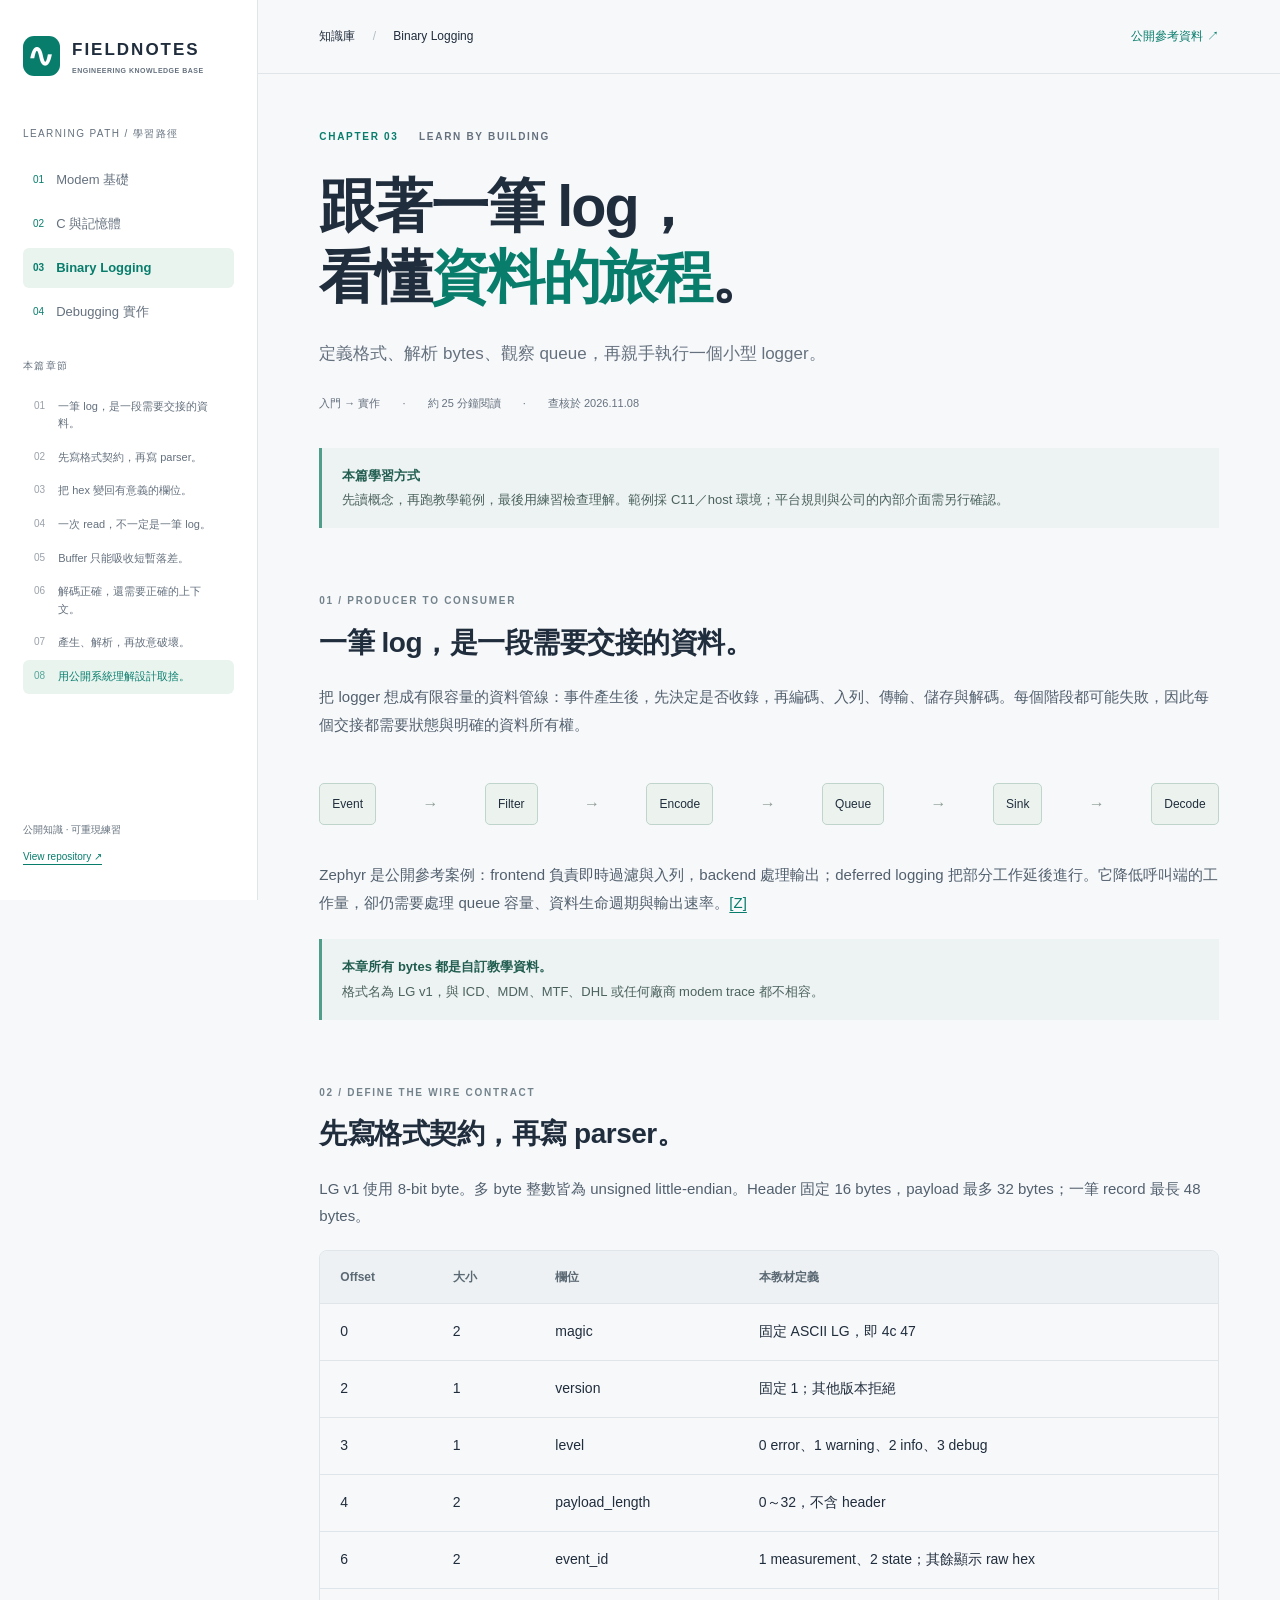
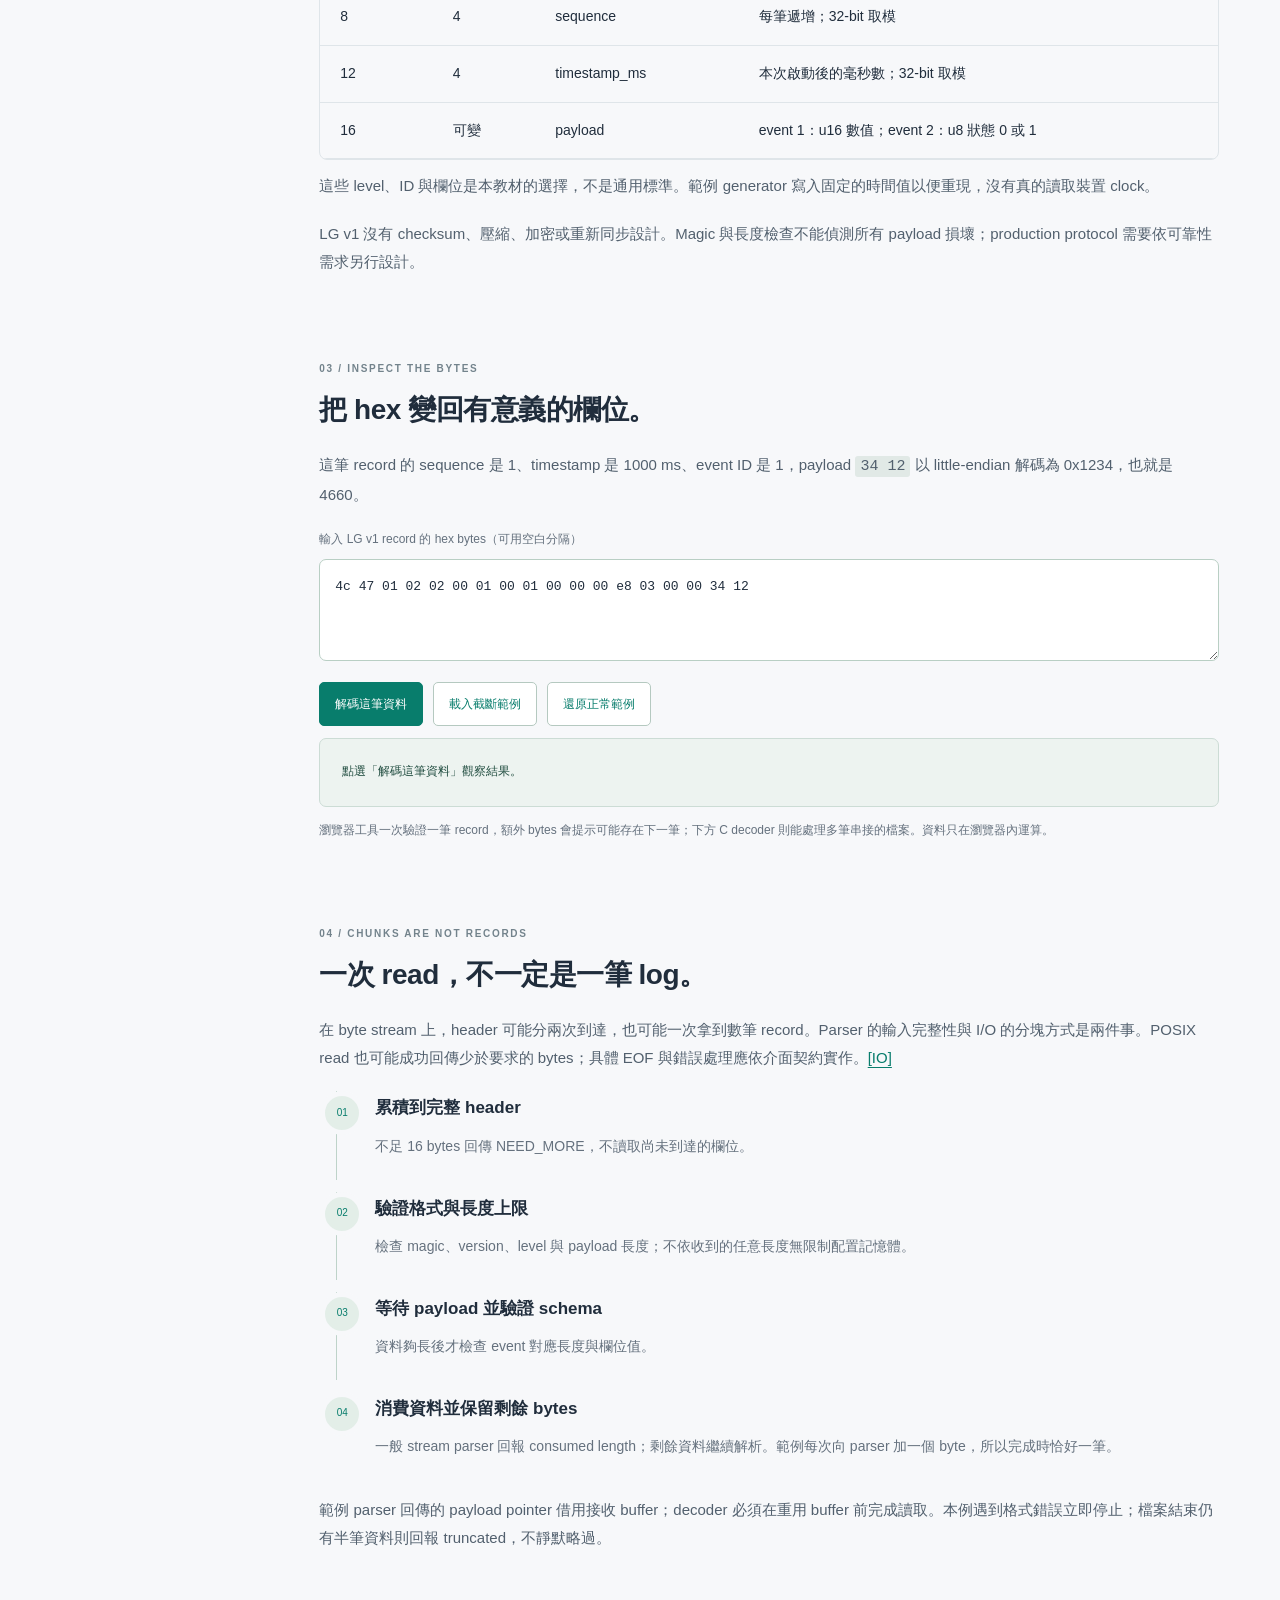
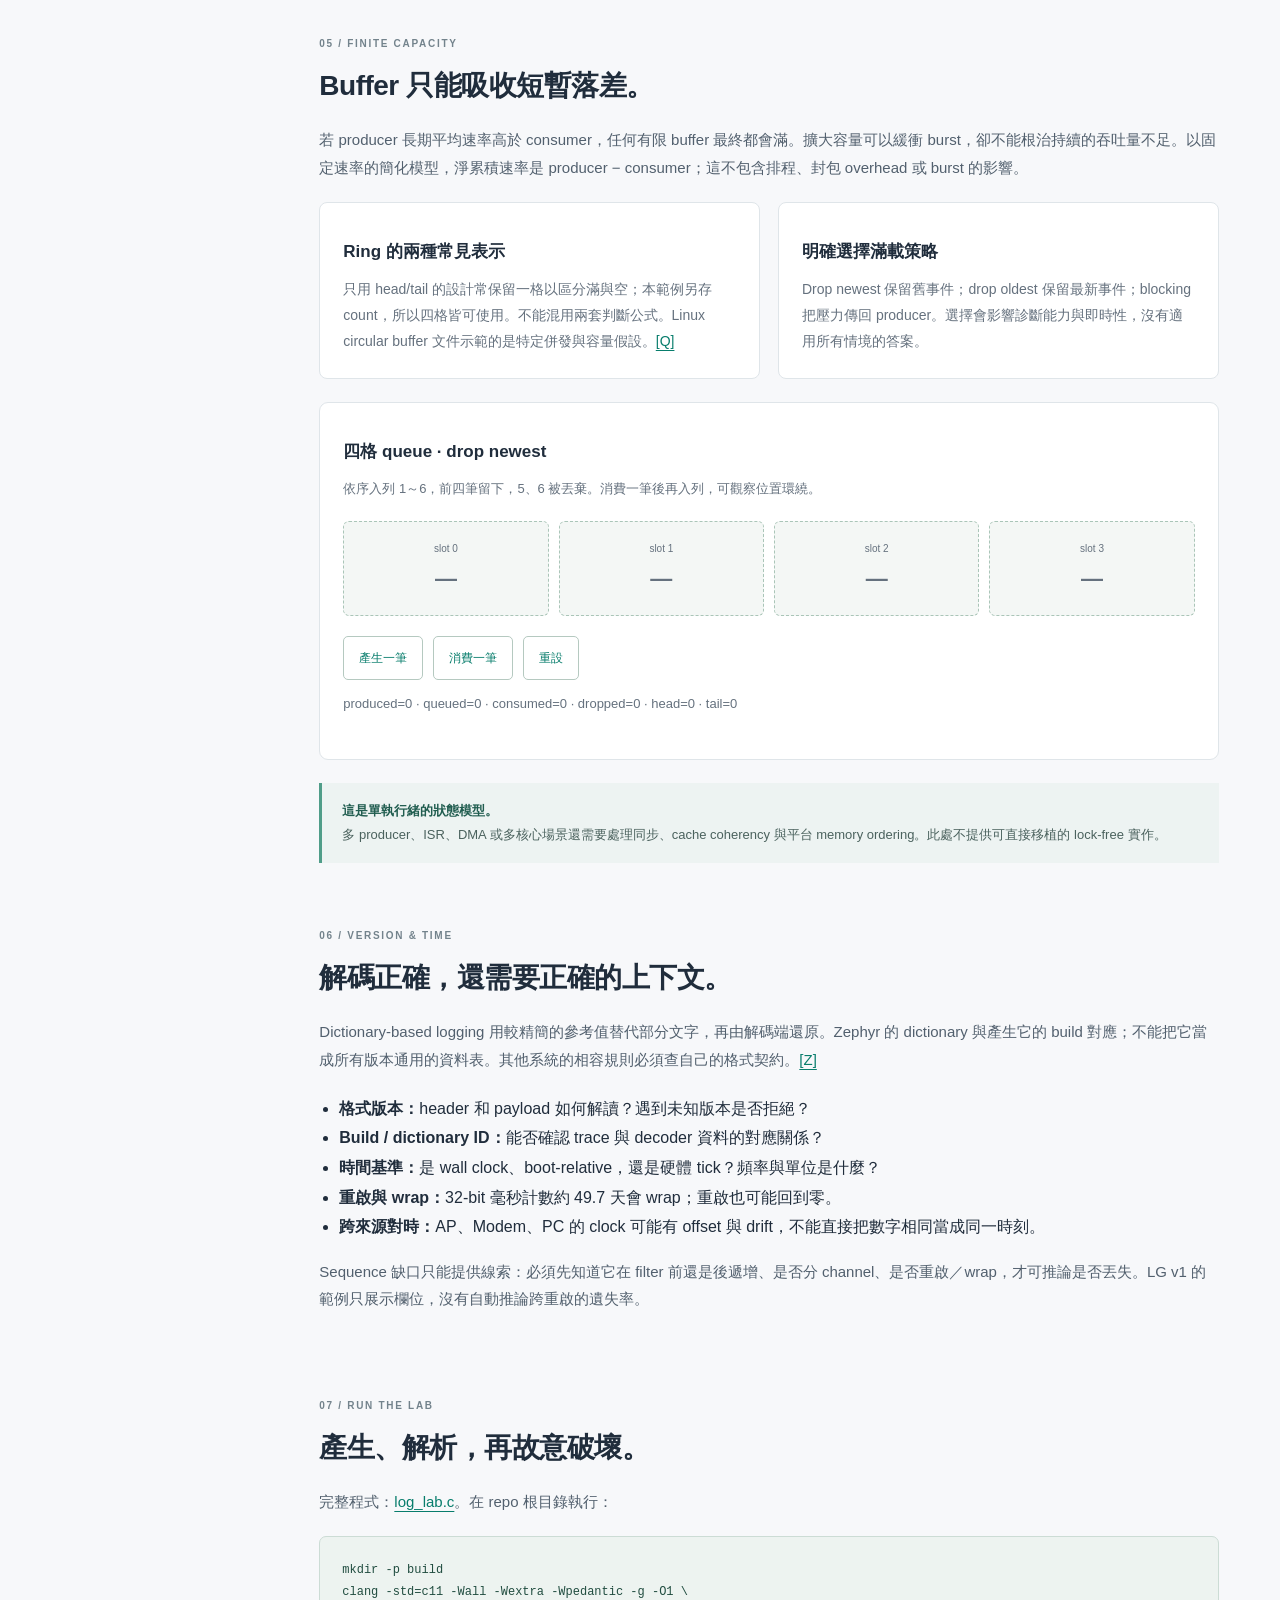
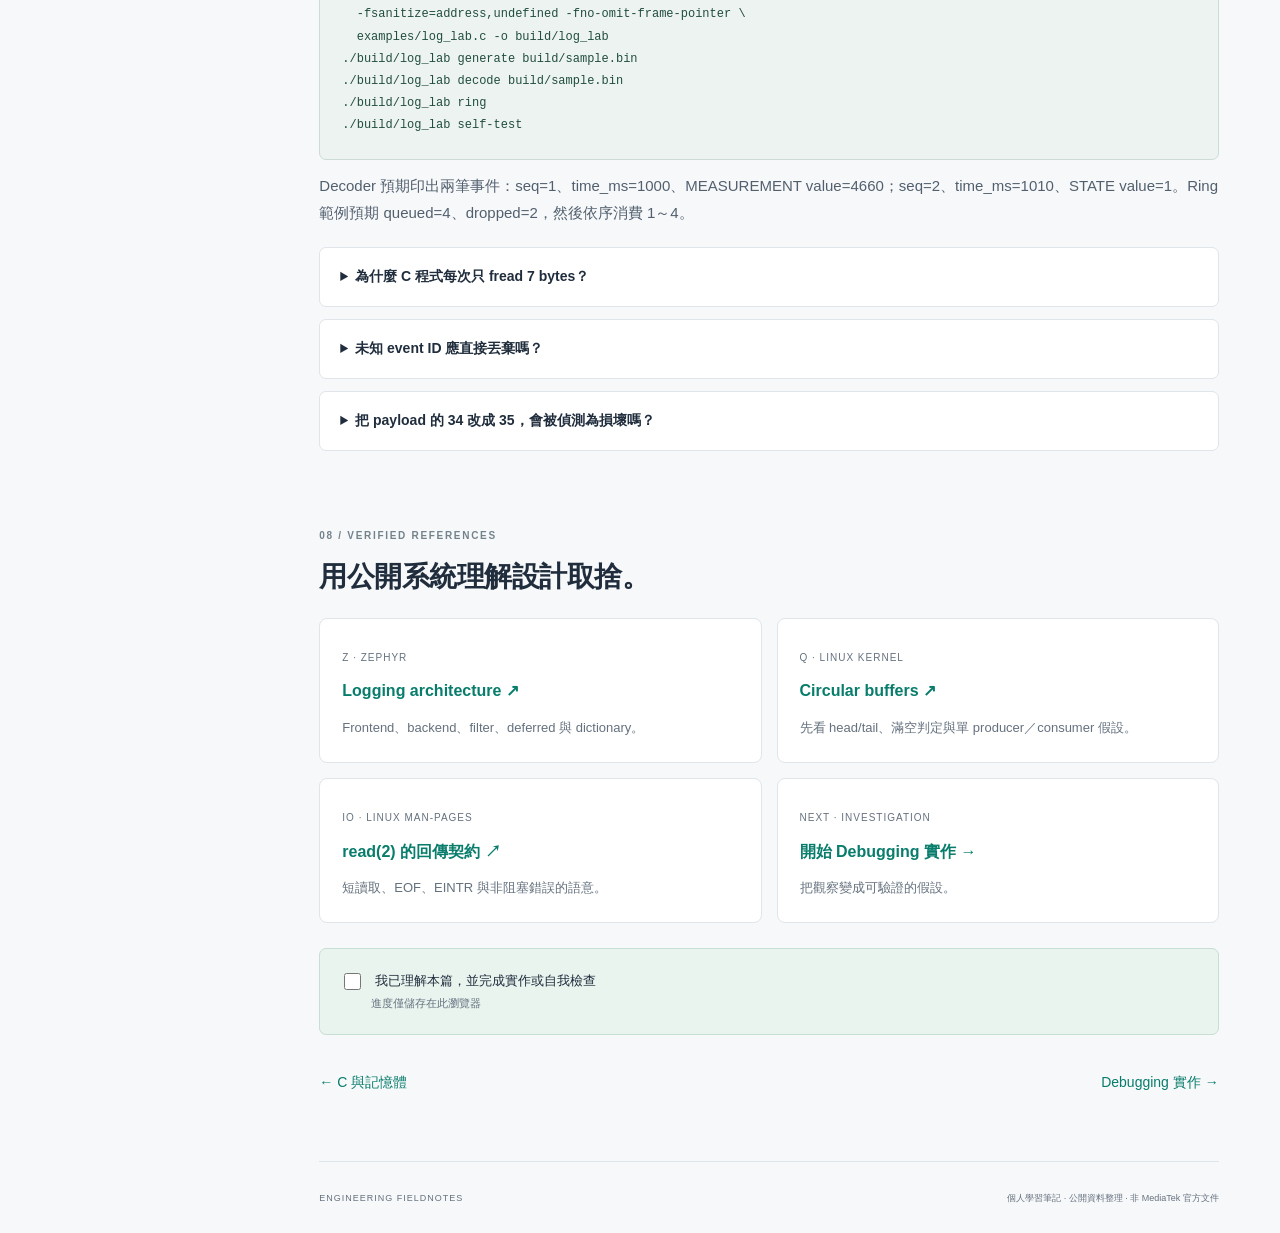
==== binary-logging.html @ d11c2abe "Build modem learning knowledge base with tested C labs and Pages deployment" ====
<!doctype html>
<html lang="zh-Hant"><head><meta charset="UTF-8"><meta name="viewport" content="width=device-width, initial-scale=1"><meta name="description" content="定義格式、解析 bytes、觀察 queue，再親手執行一個小型 logger。"><title>Binary Logging · Engineering Fieldnotes</title><link rel="stylesheet" href="assets/style.css"><link rel="icon" href="assets/favicon.svg" type="image/svg+xml"><script src="assets/app.js" defer></script><script src="assets/labs.js" defer></script></head>
<body data-chapter="binary-logging"><a class="skip" href="#main">跳到主要內容</a><aside class="sidebar"><a class="brand" href="index.html"><span class="brand-icon">∿</span><span>FIELDNOTES<small>ENGINEERING KNOWLEDGE BASE</small></span></a><div class="sidebar-label">LEARNING PATH / 學習路徑</div><div class="chapter-nav" aria-label="學習主題"><a href="index.html" class=""><span>01</span>Modem 基礎</a><a href="c-memory.html" class=""><span>02</span>C 與記憶體</a><a href="binary-logging.html" class="current" aria-current="page"><span>03</span>Binary Logging</a><a href="debugging.html" class=""><span>04</span>Debugging 實作</a></div><div class="sidebar-label toc-label">本篇章節</div><nav aria-label="文章章節"><a href="#pipeline"><span>01</span>一筆 log，是一段需要交接的資料。</a><a href="#format"><span>02</span>先寫格式契約，再寫 parser。</a><a href="#bytes"><span>03</span>把 hex 變回有意義的欄位。</a><a href="#stream"><span>04</span>一次 read，不一定是一筆 log。</a><a href="#buffer"><span>05</span>Buffer 只能吸收短暫落差。</a><a href="#version"><span>06</span>解碼正確，還需要正確的上下文。</a><a href="#practice"><span>07</span>產生、解析，再故意破壞。</a><a href="#resources"><span>08</span>用公開系統理解設計取捨。</a></nav><div class="sidebar-footer">公開知識 · 可重現練習<br><a href="https://github.com/peter0512lee/mediatek-career">View repository ↗</a></div></aside><div class="shell"><header class="topbar"><span>知識庫 <span class="slash">/</span> Binary Logging</span><a href="#resources">公開參考資料 ↗</a></header><main id="main"><div class="eyebrow">CHAPTER 03 <span>LEARN BY BUILDING</span></div><h1>跟著一筆 log，<br>看懂<em>資料的旅程</em>。</h1><p class="lead">定義格式、解析 bytes、觀察 queue，再親手執行一個小型 logger。</p><div class="meta"><span>入門 → 實作</span><span>約 25 分鐘閱讀</span><span>查核於 2026.11.08</span></div><div class="note"><strong>本篇學習方式</strong>先讀概念，再跑教學範例，最後用練習檢查理解。範例採 C11／host 環境；平台規則與公司的內部介面需另行確認。</div><section id="pipeline"><div class="section-kicker">01 / PRODUCER TO CONSUMER</div><h2>一筆 log，是一段需要交接的資料。</h2><p>把 logger 想成有限容量的資料管線：事件產生後，先決定是否收錄，再編碼、入列、傳輸、儲存與解碼。每個階段都可能失敗，因此每個交接都需要狀態與明確的資料所有權。</p><div class="log-flow"><span>Event</span><i>→</i><span>Filter</span><i>→</i><span>Encode</span><i>→</i><span>Queue</span><i>→</i><span>Sink</span><i>→</i><span>Decode</span></div><p>Zephyr 是公開參考案例：frontend 負責即時過濾與入列，backend 處理輸出；deferred logging 把部分工作延後進行。它降低呼叫端的工作量，卻仍需要處理 queue 容量、資料生命週期與輸出速率。<a href="#ref-zephyr">[Z]</a></p><div class="note"><strong>本章所有 bytes 都是自訂教學資料。</strong>格式名為 LG v1，與 ICD、MDM、MTF、DHL 或任何廠商 modem trace 都不相容。</div></section>
<section id="format"><div class="section-kicker">02 / DEFINE THE WIRE CONTRACT</div><h2>先寫格式契約，再寫 parser。</h2><p>LG v1 使用 8-bit byte。多 byte 整數皆為 unsigned little-endian。Header 固定 16 bytes，payload 最多 32 bytes；一筆 record 最長 48 bytes。</p><div class="table-wrap"><table><thead><tr><th>Offset</th><th>大小</th><th>欄位</th><th>本教材定義</th></tr></thead><tbody><tr><td>0</td><td>2</td><td>magic</td><td>固定 ASCII LG，即 4c 47</td></tr><tr><td>2</td><td>1</td><td>version</td><td>固定 1；其他版本拒絕</td></tr><tr><td>3</td><td>1</td><td>level</td><td>0 error、1 warning、2 info、3 debug</td></tr><tr><td>4</td><td>2</td><td>payload_length</td><td>0～32，不含 header</td></tr><tr><td>6</td><td>2</td><td>event_id</td><td>1 measurement、2 state；其餘顯示 raw hex</td></tr><tr><td>8</td><td>4</td><td>sequence</td><td>每筆遞增；32-bit 取模</td></tr><tr><td>12</td><td>4</td><td>timestamp_ms</td><td>本次啟動後的毫秒數；32-bit 取模</td></tr><tr><td>16</td><td>可變</td><td>payload</td><td>event 1：u16 數值；event 2：u8 狀態 0 或 1</td></tr></tbody></table></div><p>這些 level、ID 與欄位是本教材的選擇，不是通用標準。範例 generator 寫入固定的時間值以便重現，沒有真的讀取裝置 clock。</p><p>LG v1 沒有 checksum、壓縮、加密或重新同步設計。Magic 與長度檢查不能偵測所有 payload 損壞；production protocol 需要依可靠性需求另行設計。</p></section>
<section id="bytes"><div class="section-kicker">03 / INSPECT THE BYTES</div><h2>把 hex 變回有意義的欄位。</h2><p>這筆 record 的 sequence 是 1、timestamp 是 1000 ms、event ID 是 1，payload <code>34 12</code> 以 little-endian 解碼為 0x1234，也就是 4660。</p><label for="hex-input" class="search-label">輸入 LG v1 record 的 hex bytes（可用空白分隔）</label><textarea id="hex-input" rows="3" spellcheck="false">4c 47 01 02 02 00 01 00 01 00 00 00 e8 03 00 00 34 12</textarea><div class="lab-actions"><button id="decode-hex" class="primary" type="button">解碼這筆資料</button><button id="truncate-hex" class="secondary" type="button">載入截斷範例</button><button id="reset-hex" class="secondary" type="button">還原正常範例</button></div><pre id="hex-result" aria-live="polite">點選「解碼這筆資料」觀察結果。</pre><p class="caption">瀏覽器工具一次驗證一筆 record，額外 bytes 會提示可能存在下一筆；下方 C decoder 則能處理多筆串接的檔案。資料只在瀏覽器內運算。</p></section>
<section id="stream"><div class="section-kicker">04 / CHUNKS ARE NOT RECORDS</div><h2>一次 read，不一定是一筆 log。</h2><p>在 byte stream 上，header 可能分兩次到達，也可能一次拿到數筆 record。Parser 的輸入完整性與 I/O 的分塊方式是兩件事。POSIX read 也可能成功回傳少於要求的 bytes；具體 EOF 與錯誤處理應依介面契約實作。<a href="#ref-read">[IO]</a></p><ol class="timeline"><li><h3>累積到完整 header</h3><p>不足 16 bytes 回傳 NEED_MORE，不讀取尚未到達的欄位。</p></li><li><h3>驗證格式與長度上限</h3><p>檢查 magic、version、level 與 payload 長度；不依收到的任意長度無限制配置記憶體。</p></li><li><h3>等待 payload 並驗證 schema</h3><p>資料夠長後才檢查 event 對應長度與欄位值。</p></li><li><h3>消費資料並保留剩餘 bytes</h3><p>一般 stream parser 回報 consumed length；剩餘資料繼續解析。範例每次向 parser 加一個 byte，所以完成時恰好一筆。</p></li></ol><p>範例 parser 回傳的 payload pointer 借用接收 buffer；decoder 必須在重用 buffer 前完成讀取。本例遇到格式錯誤立即停止；檔案結束仍有半筆資料則回報 truncated，不靜默略過。</p></section>
<section id="buffer"><div class="section-kicker">05 / FINITE CAPACITY</div><h2>Buffer 只能吸收短暫落差。</h2><p>若 producer 長期平均速率高於 consumer，任何有限 buffer 最終都會滿。擴大容量可以緩衝 burst，卻不能根治持續的吞吐量不足。以固定速率的簡化模型，淨累積速率是 producer − consumer；這不包含排程、封包 overhead 或 burst 的影響。</p><div class="two-col"><article class="card"><h3>Ring 的兩種常見表示</h3><p>只用 head/tail 的設計常保留一格以區分滿與空；本範例另存 count，所以四格皆可使用。不能混用兩套判斷公式。Linux circular buffer 文件示範的是特定併發與容量假設。<a href="#ref-ring">[Q]</a></p></article><article class="card"><h3>明確選擇滿載策略</h3><p>Drop newest 保留舊事件；drop oldest 保留最新事件；blocking 把壓力傳回 producer。選擇會影響診斷能力與即時性，沒有適用所有情境的答案。</p></article></div><div class="queue-lab"><h3>四格 queue · drop newest</h3><p>依序入列 1～6，前四筆留下，5、6 被丟棄。消費一筆後再入列，可觀察位置環繞。</p><div id="queue-slots" class="queue-slots" aria-label="四格緩衝區"></div><div class="lab-actions"><button id="queue-push" class="secondary">產生一筆</button><button id="queue-pop" class="secondary">消費一筆</button><button id="queue-reset" class="secondary">重設</button></div><p id="queue-status" role="status"></p></div><div class="note"><strong>這是單執行緒的狀態模型。</strong>多 producer、ISR、DMA 或多核心場景還需要處理同步、cache coherency 與平台 memory ordering。此處不提供可直接移植的 lock-free 實作。</div></section>
<section id="version"><div class="section-kicker">06 / VERSION & TIME</div><h2>解碼正確，還需要正確的上下文。</h2><p>Dictionary-based logging 用較精簡的參考值替代部分文字，再由解碼端還原。Zephyr 的 dictionary 與產生它的 build 對應；不能把它當成所有版本通用的資料表。其他系統的相容規則必須查自己的格式契約。<a href="#ref-zephyr">[Z]</a></p><ul><li><strong>格式版本：</strong>header 和 payload 如何解讀？遇到未知版本是否拒絕？</li><li><strong>Build / dictionary ID：</strong>能否確認 trace 與 decoder 資料的對應關係？</li><li><strong>時間基準：</strong>是 wall clock、boot-relative，還是硬體 tick？頻率與單位是什麼？</li><li><strong>重啟與 wrap：</strong>32-bit 毫秒計數約 49.7 天會 wrap；重啟也可能回到零。</li><li><strong>跨來源對時：</strong>AP、Modem、PC 的 clock 可能有 offset 與 drift，不能直接把數字相同當成同一時刻。</li></ul><p>Sequence 缺口只能提供線索：必須先知道它在 filter 前還是後遞增、是否分 channel、是否重啟／wrap，才可推論是否丟失。LG v1 的範例只展示欄位，沒有自動推論跨重啟的遺失率。</p></section>
<section id="practice"><div class="section-kicker">07 / RUN THE LAB</div><h2>產生、解析，再故意破壞。</h2><p>完整程式：<a href="examples/log_lab.c" download>log_lab.c</a>。在 repo 根目錄執行：</p><pre><code>mkdir -p build
clang -std=c11 -Wall -Wextra -Wpedantic -g -O1 \
  -fsanitize=address,undefined -fno-omit-frame-pointer \
  examples/log_lab.c -o build/log_lab
./build/log_lab generate build/sample.bin
./build/log_lab decode build/sample.bin
./build/log_lab ring
./build/log_lab self-test</code></pre><p>Decoder 預期印出兩筆事件：seq=1、time_ms=1000、MEASUREMENT value=4660；seq=2、time_ms=1010、STATE value=1。Ring 範例預期 queued=4、dropped=2，然後依序消費 1～4。</p><details><summary>為什麼 C 程式每次只 fread 7 bytes？</summary><p>故意讓 header 與 payload 跨越讀取邊界，證明 parser 不依賴一次 read 恰好一筆。實際 transport chunk 大小不必是 7。</p></details><details><summary>未知 event ID 應直接丟棄嗎？</summary><p>這個教學格式選擇輸出 raw hex，保留診斷線索；但未知格式版本直接拒絕。其他系統要依前向相容契約決定。</p></details><details><summary>把 payload 的 34 改成 35，會被偵測為損壞嗎？</summary><p>不會。它仍是合法 u16 值 4661。LG v1 沒有完整性檢查，這正是格式驗證與資料完整性驗證的差別。</p></details></section>
<section id="resources"><div class="section-kicker">08 / VERIFIED REFERENCES</div><h2>用公開系統理解設計取捨。</h2><div class="resources"><a id="ref-zephyr" href="https://docs.zephyrproject.org/latest/services/logging/index.html"><span>Z · ZEPHYR</span><h3>Logging architecture ↗</h3><p>Frontend、backend、filter、deferred 與 dictionary。</p></a><a id="ref-ring" href="https://docs.kernel.org/core-api/circular-buffers.html"><span>Q · LINUX KERNEL</span><h3>Circular buffers ↗</h3><p>先看 head/tail、滿空判定與單 producer／consumer 假設。</p></a><a id="ref-read" href="https://man7.org/linux/man-pages/man2/read.2.html"><span>IO · LINUX MAN-PAGES</span><h3>read(2) 的回傳契約 ↗</h3><p>短讀取、EOF、EINTR 與非阻塞錯誤的語意。</p></a><a href="debugging.html"><span>NEXT · INVESTIGATION</span><h3>開始 Debugging 實作 →</h3><p>把觀察變成可驗證的假設。</p></a></div></section>
<div class="completion"><label><input type="checkbox" id="completed"> 我已理解本篇，並完成實作或自我檢查</label><span id="completion-status" role="status"></span></div><div class="page-links"><a href="c-memory.html">← C 與記憶體</a><a href="debugging.html">Debugging 實作 →</a></div><footer>ENGINEERING FIELDNOTES <span>個人學習筆記 · 公開資料整理 · 非 MediaTek 官方文件</span></footer></main></div></body></html>
---- assets/style.css ----
:root{--bg:#f7f8fa;--ink:#202d3c;--muted:#65717e;--line:#dfe5e9;--green:#087d6c;--light:#e9f4ef;--sidebar:258px}*{box-sizing:border-box}html{scroll-behavior:smooth;scroll-padding-top:30px}body{margin:0;background:var(--bg);color:var(--ink);font:16px/1.85 -apple-system,BlinkMacSystemFont,"Segoe UI","Noto Sans TC",sans-serif}a{color:var(--green);text-underline-offset:4px}button,input{font:inherit}button,a,input,summary{outline-offset:5px}button{cursor:pointer}.skip{position:fixed;top:-80px;background:white;padding:10px;z-index:10}.skip:focus{top:0}.sidebar{position:fixed;inset:0 auto 0 0;width:var(--sidebar);background:#fff;border-right:1px solid var(--line);padding:34px 23px;display:flex;flex-direction:column;overflow:auto}.brand{display:flex;gap:12px;align-items:center;color:var(--ink);text-decoration:none;font-size:17px;font-weight:750;letter-spacing:2px}.brand small{display:block;font-size:8px;letter-spacing:1.1px;color:var(--muted)}.brand-icon{display:grid;place-items:center;width:37px;height:40px;background:var(--green);color:white;border-radius:11px;font-size:32px}.sidebar-label{font-size:10px;letter-spacing:1.4px;color:var(--muted);margin:47px 0 16px}.course{font-weight:650;font-size:14px;display:flex;align-items:center;gap:9px}.dot{width:7px;height:7px;background:var(--green);border-radius:50%}.badge{margin-left:auto;color:var(--green);background:var(--light);padding:0 7px;border-radius:4px;font-size:11px}nav{margin:18px 0 25px}nav a{display:flex;gap:13px;font-size:13px;color:var(--muted);padding:8px 11px;text-decoration:none;border-radius:6px}nav a span{font-size:10px;opacity:.65}nav a.active,nav a:hover{color:var(--green);background:var(--light)}.up-next{border-top:1px solid var(--line);padding-top:23px;font-size:12px;color:var(--muted)}.up-next>span{font-size:10px;letter-spacing:1px}.up-next p{display:flex;justify-content:space-between;margin:12px 0}.up-next small{font-size:10px;color:#78838c}.sidebar-footer{margin-top:auto;padding-top:35px;font-size:10px;color:var(--muted)}.sidebar-footer a{display:inline-block;margin-top:8px}.shell{margin-left:var(--sidebar)}.topbar{height:74px;border-bottom:1px solid var(--line);display:flex;align-items:center;justify-content:space-between;padding:0 6%;font-size:12px}.topbar>a{text-decoration:none}.slash{margin:0 14px;color:#b4bdc4}main{max-width:1120px;margin:auto;padding:54px 6% 0}.eyebrow,.tiny,.section-kicker{font-size:10px;font-weight:650;letter-spacing:1.7px;color:var(--green)}.eyebrow span{color:var(--muted);margin-left:16px}h1{font-size:clamp(38px,4.5vw,64px);line-height:1.25;letter-spacing:-2px;font-weight:730;margin:24px 0}h1 em{font-style:normal;color:var(--green)}.lead{font-size:17px;line-height:1.9;color:var(--muted)}.meta{display:flex;gap:22px;font-size:11px;color:var(--muted);margin:22px 0 35px}.meta span+span:before{content:'·';margin-right:22px}.intro-grid{display:grid;grid-template-columns:1.2fr 1fr;border:1px solid #d3e5dd;border-radius:12px;background:#edf4ef;overflow:hidden}.intro-grid>div:first-child{padding:30px}.intro-grid h2{font-size:23px;margin:9px 0}.intro-grid p{font-size:13px;color:#53685e}.primary{display:inline-flex;gap:30px;margin-top:12px;background:var(--green);color:#fff;padding:10px 15px;border-radius:5px;text-decoration:none;font-size:12px}.signal-art{position:relative;display:grid;place-items:center;min-height:270px;overflow:hidden;background:radial-gradient(circle,#d3e8dc,transparent 70%)}.orbit{position:absolute;border:1px solid #9fc7b7;border-radius:50%;width:150px;height:150px;transform:rotate(-25deg) scaleX(1.1)}.o2{width:230px;height:230px;opacity:.65}.o3{width:320px;height:320px;opacity:.4}.chip{z-index:1;padding:28px 24px;border:1px solid #84ad9b;background:#f1f8f2;box-shadow:9px 9px 0 #bdd5c8;border-radius:12px;font-size:21px;letter-spacing:3px;color:#23624d}.chip small{display:block;font-size:6px;letter-spacing:1.4px}.art-label{position:absolute;font-size:8px;letter-spacing:1.3px;background:#edf4ef;padding:2px 7px;color:#4d7864}.al1{top:34px;left:10px}.al2{bottom:28px;right:10px}section{padding-top:64px}h2{font-size:28px;line-height:1.45;letter-spacing:-.5px;margin:12px 0 20px}h3{font-size:17px;line-height:1.6;margin:12px 0}p{margin:12px 0 20px}section>p{color:#52606e;font-size:15px}.section-kicker{color:#73838c}table{width:100%;border-collapse:collapse;font-size:14px}th{text-align:left;background:#edf1f3;font-size:12px;color:#5b6974}td,th{padding:15px 20px;border-bottom:1px solid var(--line)}.table-wrap{overflow:auto;border:1px solid var(--line);border-radius:8px}.note{background:#edf3f2;border-left:3px solid #509d89;padding:16px 20px;margin-top:23px;font-size:13px;color:#4b625e}.note strong{display:block;color:#215d50}.network{display:flex;gap:10px;align-items:center;background:#fff;padding:24px 16px;border:1px solid var(--line);border-radius:8px;margin:25px 0}.network>div{flex:1;text-align:center}.network span,.network small{display:block;font-size:9px;color:var(--muted)}.network span{letter-spacing:.7px;color:var(--green);margin-bottom:9px}.network strong{font-size:14px}.network b{color:#a5b7af;font-weight:400}.two-col{display:grid;grid-template-columns:1fr 1fr;gap:18px}.card{padding:23px;background:white;border:1px solid var(--line);border-radius:8px}.card p,.card li{font-size:14px;color:var(--muted)}.card p:last-child{margin-bottom:0}.caption{font-size:12px!important;color:var(--muted)}.stack-explorer{display:grid;grid-template-columns:1fr 1.3fr;border:1px solid var(--line);border-radius:9px;overflow:hidden;background:white}.stack-buttons{padding:20px;background:#edf1f3;display:grid;gap:7px}.stack-buttons button{text-align:left;display:flex;justify-content:space-between;align-items:center;border:1px solid var(--line);background:white;border-radius:5px;padding:9px 14px;font-size:14px;font-weight:650;color:var(--ink)}.stack-buttons button span{font-weight:400;font-size:11px;color:var(--muted)}.stack-buttons button[aria-pressed=true]{background:var(--green);color:white;border-color:var(--green)}.stack-buttons button[aria-pressed=true] span{color:#d2eee6}.layer-detail{padding:32px}.layer-detail p{font-size:14px;color:var(--muted)}.layer-detail h3{font-size:23px}.layer-example{border-top:1px solid var(--line);margin-top:25px;padding-top:20px}.layer-example>span{font-size:10px;letter-spacing:1px;color:var(--green)}.planes{padding-top:16px}.planes article{border-bottom:1px solid var(--line)}.planes p{font-size:14px;color:var(--muted)}.timeline{list-style:none;counter-reset:steps;padding-left:0}.timeline li{counter-increment:steps;position:relative;margin-left:17px;padding:0 0 20px 38px;border-left:1px solid #bed3c9}.timeline li:before{content:counter(steps,decimal-leading-zero);position:absolute;left:-17px;background:#e3eee8;border:5px solid var(--bg);border-radius:50%;width:34px;height:34px;display:grid;place-items:center;color:var(--green);font-size:10px}.timeline li:last-child{border-left-color:transparent}.timeline h3{padding-top:3px}.timeline p{font-size:14px;color:var(--muted);margin-bottom:0}.log-flow{display:flex;align-items:center;justify-content:space-between;gap:6px;padding:24px 0}.log-flow span{padding:9px 12px;border:1px solid #bfd4cb;border-radius:5px;background:#ecf3ef;font-size:12px}.log-flow i{font-style:normal;color:#8d9d95}ul{padding-left:20px}code{background:#e1e9e6;padding:2px 5px;border-radius:3px}details{background:white;border:1px solid var(--line);border-radius:7px;margin:12px 0;padding:16px 20px;font-size:14px}summary{cursor:pointer;font-weight:600}details p{color:var(--muted);margin-bottom:0}.search-label{display:block;font-size:12px;color:var(--muted);margin-bottom:8px}input[type=search]{width:100%;padding:13px 16px;background:white;border:1px solid #cbd7d1;border-radius:6px;font-size:14px;color:var(--ink)}.terms{display:grid;grid-template-columns:1fr 1fr;gap:0 26px;margin-top:16px}.term{padding:9px 0;border-bottom:1px solid var(--line)}.term h3{font-size:15px;color:var(--green);margin-bottom:5px}.term p{font-size:13px;color:var(--muted);margin:0 0 14px}[hidden]{display:none!important}.completion{margin-top:25px;background:var(--light);border:1px solid #c7ded3;padding:20px;border-radius:7px;font-size:13px}.completion input{accent-color:var(--green);width:17px;height:17px;vertical-align:middle;margin-right:10px}.completion>span{display:block;margin-left:31px;font-size:11px;color:var(--muted)}.resources{display:grid;grid-template-columns:1fr 1fr;gap:15px}.resources>a{display:block;text-decoration:none;background:white;border:1px solid var(--line);border-radius:8px;padding:22px;transition:border-color .15s}.resources>a:hover{border-color:var(--green)}.resources span{font-size:10px;letter-spacing:1px;color:var(--muted)}.resources h3{font-size:16px;margin:8px 0}.resources p{font-size:13px;color:var(--muted);margin-bottom:0}footer{border-top:1px solid var(--line);margin-top:65px;padding:28px 0;font-size:9px;letter-spacing:1px;color:var(--muted);display:flex;justify-content:space-between}footer span{letter-spacing:0}.cite{font-size:12px;margin-left:5px}@media(min-width:1400px){main{padding-top:65px}}@media(max-width:1050px){:root{--sidebar:220px}.sidebar{padding:25px 17px}main{padding-left:5%;padding-right:5%}.intro-grid{grid-template-columns:1.3fr 1fr}.network{gap:4px;padding:20px 8px}.network strong{font-size:12px}.log-flow{flex-wrap:wrap}.layer-detail{padding:23px}}@media(max-width:760px){.sidebar{position:static;width:auto;padding:20px;border-right:0;border-bottom:1px solid var(--line)}.sidebar-label,.course,.up-next,.sidebar-footer{display:none}.brand small{font-size:8px}nav{display:flex;overflow-x:auto;margin:20px 0 0;gap:6px}nav a{white-space:nowrap;padding:7px 10px}nav a span{display:none}.shell{margin-left:0}.topbar{height:55px;padding:0 22px;font-size:10px}main{padding:35px 22px 0}h1{font-size:43px}.lead{font-size:15px}.meta{gap:10px;font-size:10px}.meta span+span:before{margin-right:10px}.intro-grid{grid-template-columns:1fr}.intro-grid>div:first-child{padding:25px}.signal-art{min-height:190px}.o3{width:290px;height:290px}.chip{padding:20px 25px}.al1{left:18%;top:20px}.al2{right:15%;bottom:20px}section{padding-top:45px}h2{font-size:25px}.two-col,.resources{grid-template-columns:1fr}.network{display:grid;grid-template-columns:1fr 20px 1fr;gap:15px;padding:22px}.network>b:nth-of-type(2){display:none}.network strong{font-size:14px}.stack-explorer{grid-template-columns:1fr}.stack-buttons{grid-template-columns:1fr 1fr;padding:14px}.stack-buttons button{display:block}.stack-buttons button span{display:block;font-size:10px}.terms{gap:0 18px}.term p{font-size:12px}.log-flow{justify-content:flex-start}.log-flow span{font-size:11px;padding:7px 9px}footer{display:block}footer span{display:block;margin-top:8px}.desktop{display:none}}@media(prefers-reduced-motion:reduce){html{scroll-behavior:auto}*{transition:none!important}}
/* Shared chapter navigation and teaching labs. */
.chapter-nav{display:grid;gap:4px}.chapter-nav a{display:flex;align-items:center;gap:12px;padding:8px 10px;border-radius:6px;font-size:13px;color:var(--muted);text-decoration:none}.chapter-nav a span{font-size:10px;color:var(--green)}.chapter-nav a.current{color:var(--green);background:var(--light);font-weight:650}.toc-label{margin-top:25px;margin-bottom:8px}.sidebar nav{margin-top:6px}.sidebar nav a{font-size:11px;line-height:1.6}.brand-icon{line-height:1;flex-shrink:0}.brand small{letter-spacing:.5px;font-size:7px}.page-links{display:flex;justify-content:space-between;gap:20px;margin-top:35px;font-size:14px}.page-links a{text-decoration:none}pre{max-width:100%;overflow:auto;padding:22px;border:1px solid #ccdcd5;border-radius:7px;background:#edf3f0;color:#214d40;font-size:12px;line-height:1.85;tab-size:4}pre code{background:none;padding:0;color:inherit;white-space:pre}textarea{width:100%;padding:15px;border:1px solid #b9cfc4;border-radius:7px;resize:vertical;font:13px/1.8 ui-monospace,monospace;background:white;color:var(--ink)}.lab-actions{display:flex;flex-wrap:wrap;gap:10px;align-items:center;margin:12px 0}.lab-actions .primary{margin-top:0;border:1px solid var(--green)}.secondary{font-size:12px;border:1px solid #b5c9c0;background:white;color:var(--green);padding:10px 15px;border-radius:5px}.secondary:hover{background:var(--light)}.queue-lab{padding:23px;border:1px solid var(--line);border-radius:9px;background:white;margin-top:23px}.queue-lab p{font-size:13px;color:var(--muted)}.queue-slots{display:grid;grid-template-columns:repeat(4,1fr);gap:10px;margin:20px 0}.queue-slot{border:1px dashed #aac5b8;background:#f4f7f5;padding:15px 5px;text-align:center;border-radius:6px;color:var(--muted);font-size:12px}.queue-slot.filled{border-style:solid;background:var(--light);color:var(--green)}.queue-slot strong{display:block;font-size:22px}.queue-slot small{font-size:10px}.resources article p{margin-bottom:0}@media(max-width:760px){.chapter-nav{display:flex;overflow-x:auto;margin-top:18px;gap:5px}.chapter-nav a{white-space:nowrap;font-size:12px}.sidebar nav{margin:12px 0 0}.sidebar nav a{font-size:11px}.sidebar-label.toc-label{display:none}pre{padding:15px;font-size:11px}.brand small{font-size:8px}.meta{flex-wrap:wrap}.page-links{font-size:12px}.queue-lab{padding:18px}.queue-slot{font-size:10px}} 
@media(max-width:760px){.sidebar nav{padding-bottom:8px;flex-shrink:0}.chapter-nav{flex-shrink:0}}
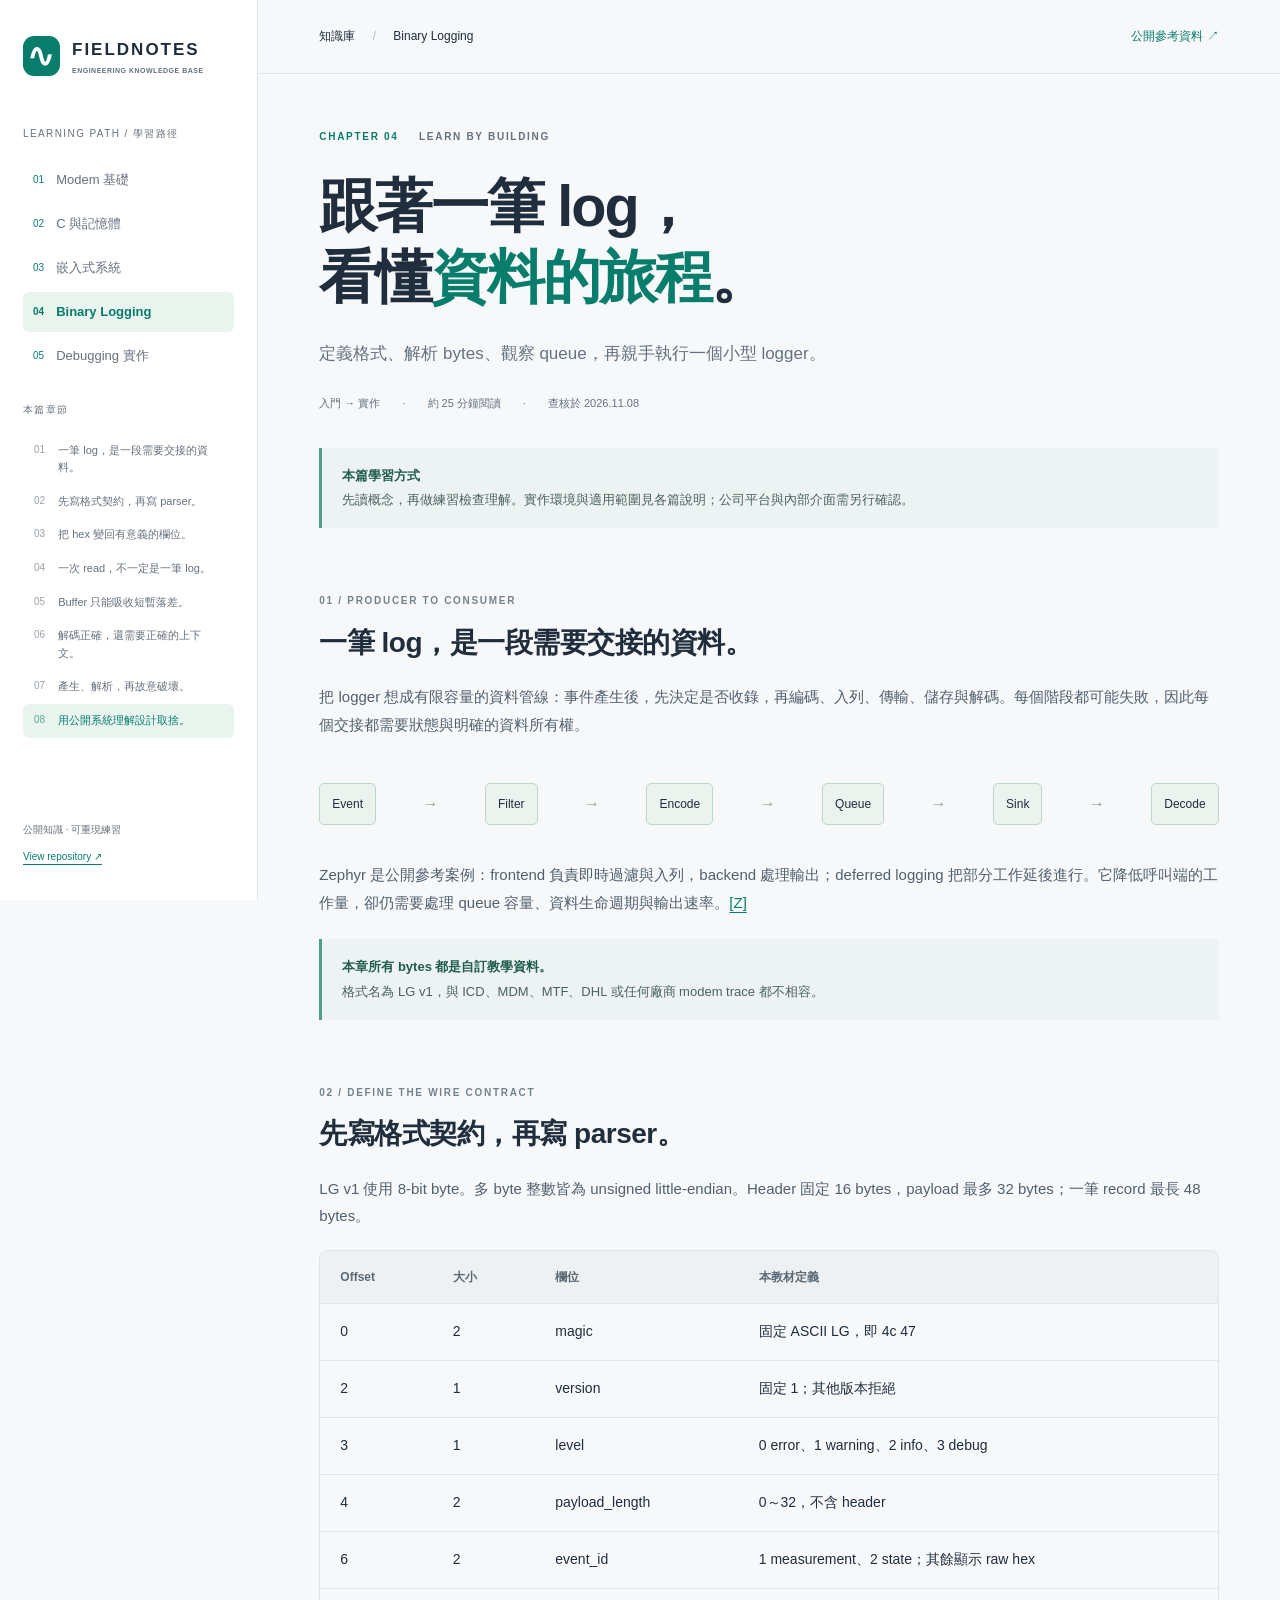
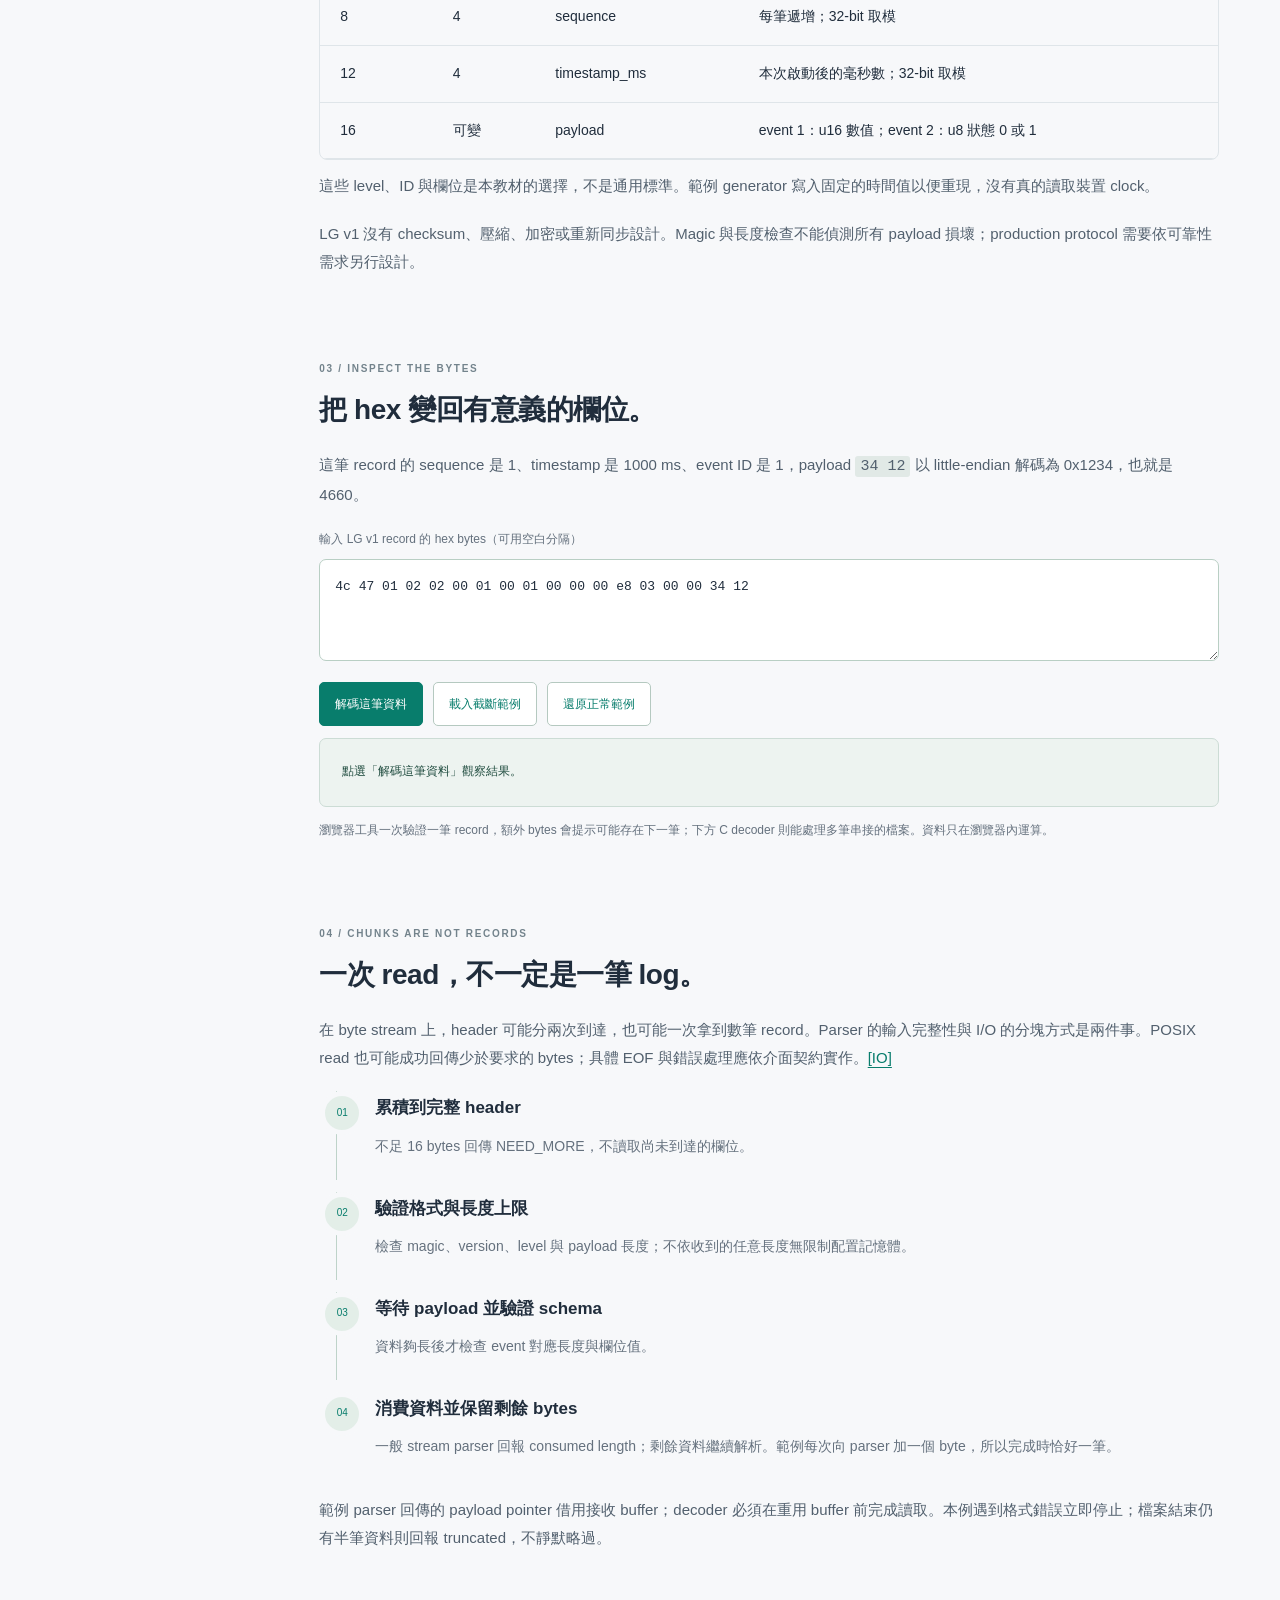
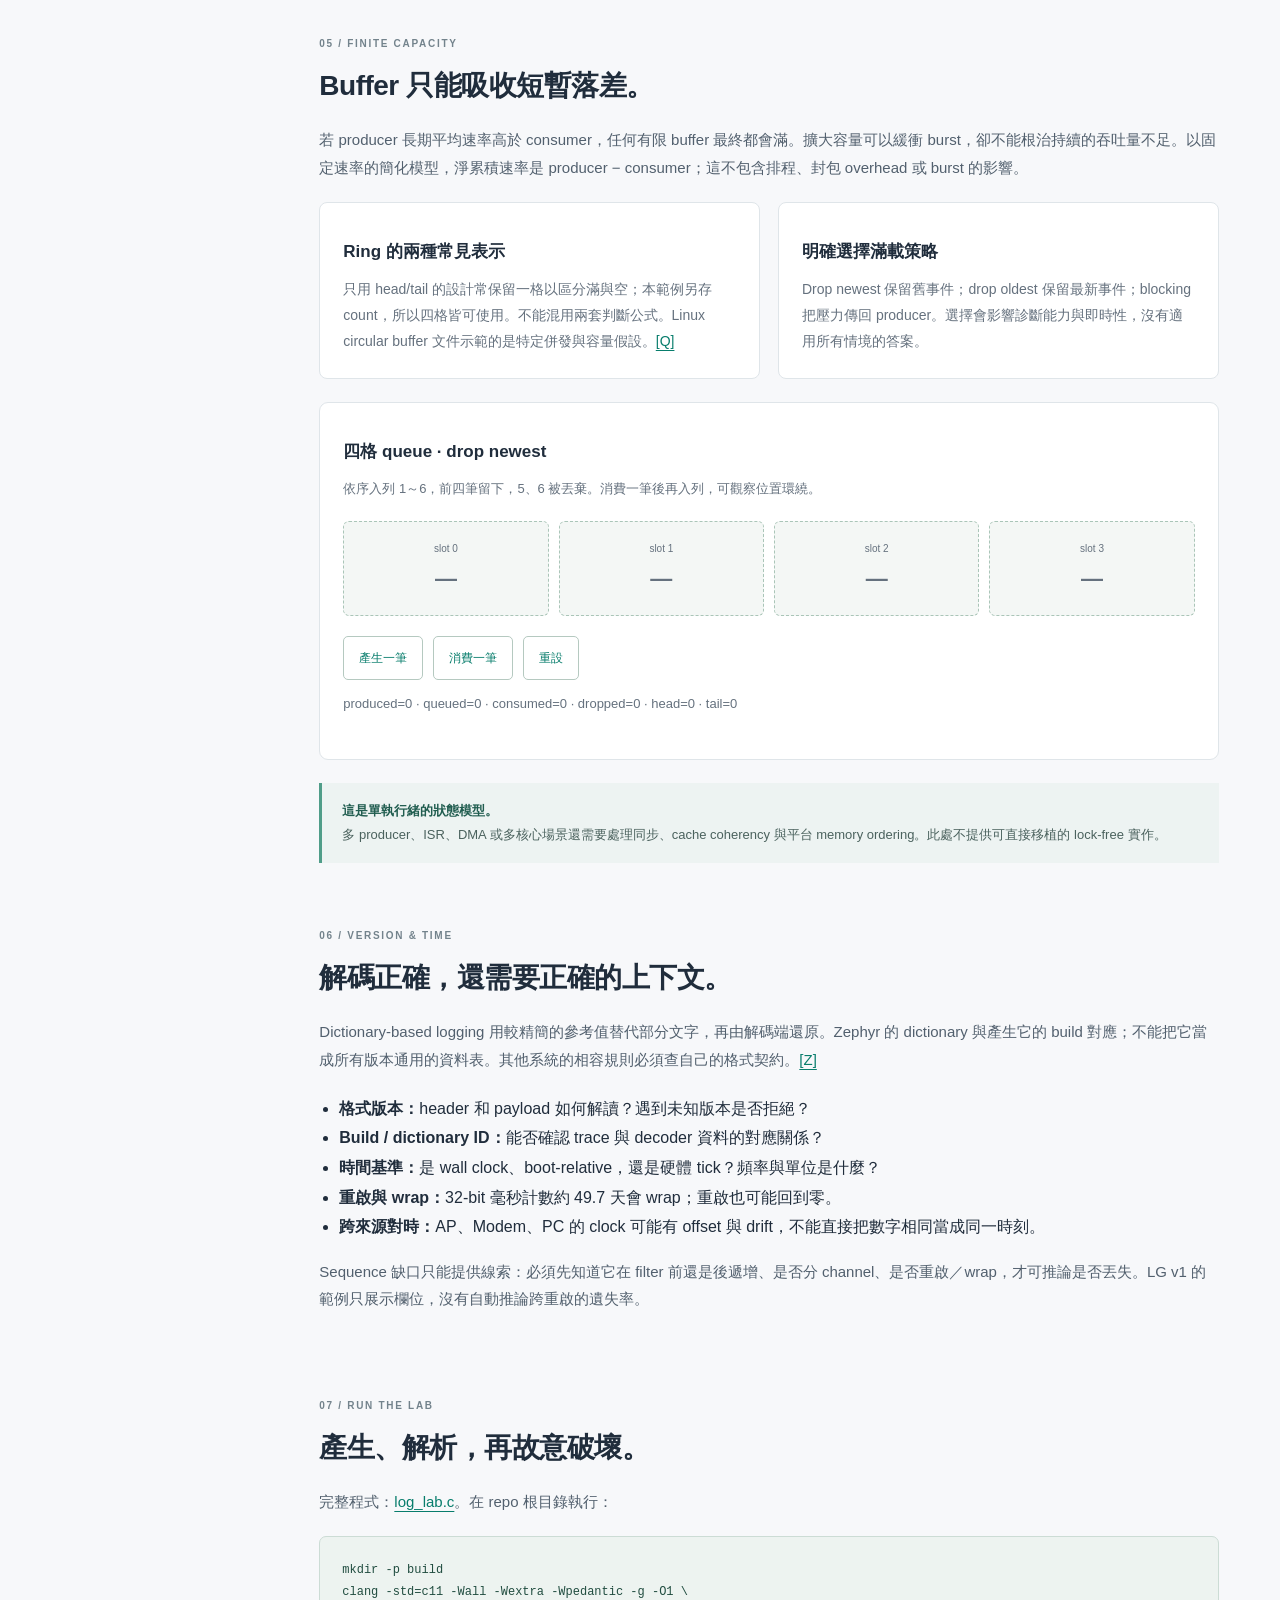
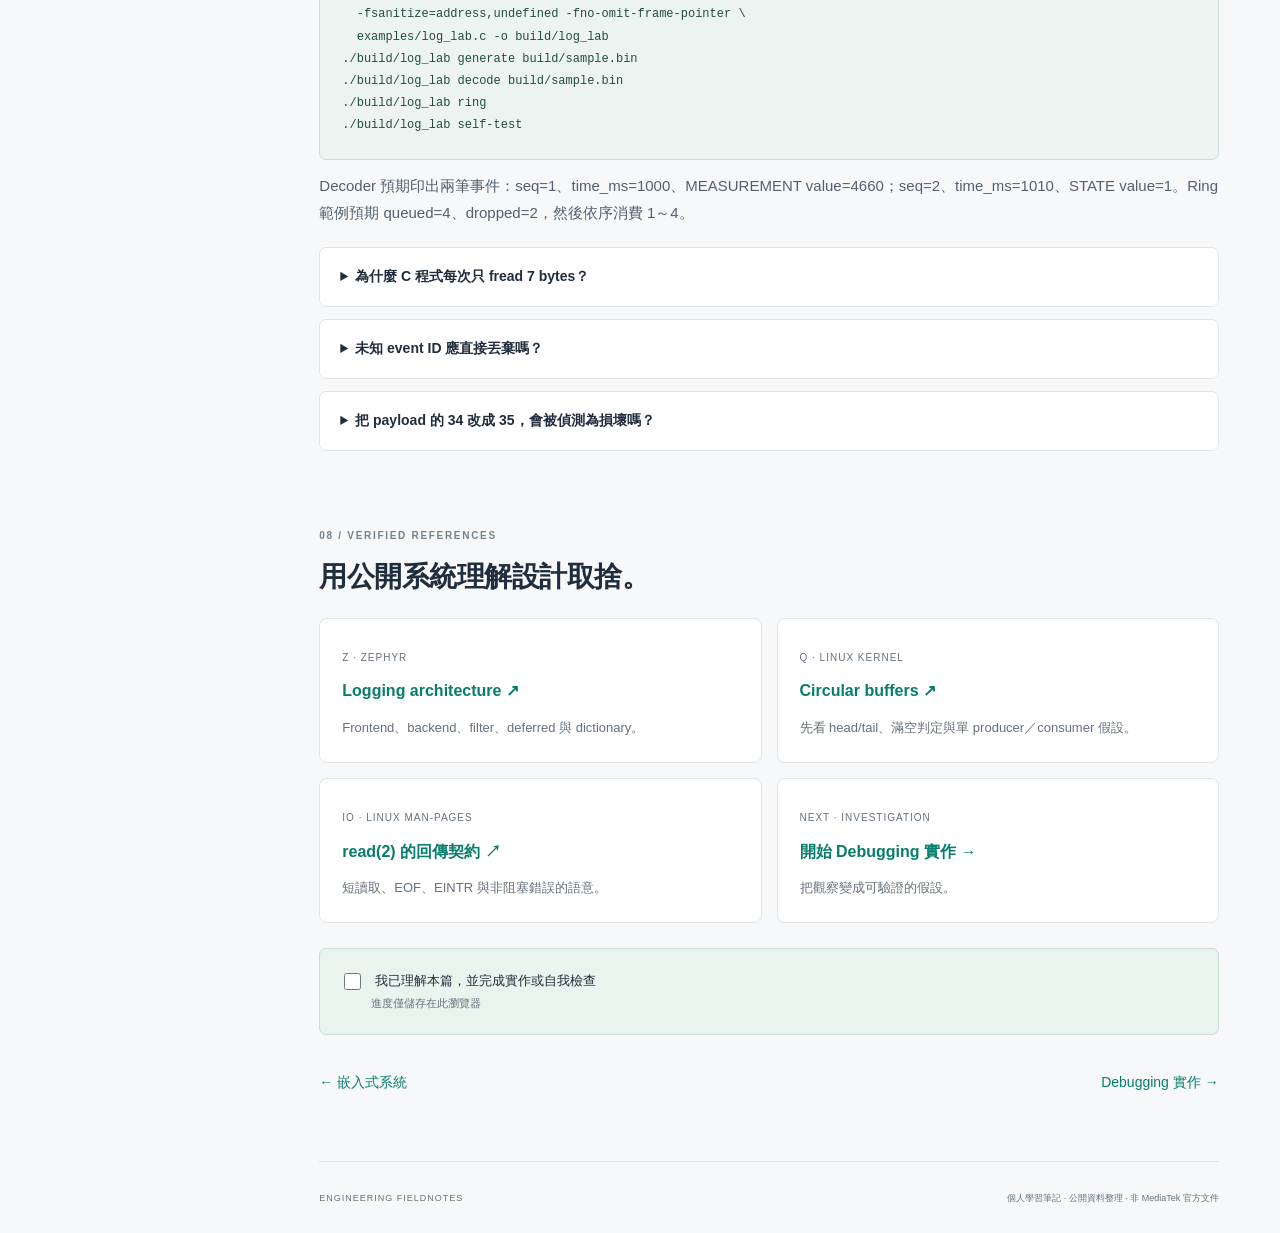
==== commit 845bd862: "Add embedded systems learning chapter - Summarize public Cortex-M, peripheral, and RTOS resources wi" ====
--- a/binary-logging.html
+++ b/binary-logging.html
@@ -1,6 +1,6 @@
 <!doctype html>
 <html lang="zh-Hant"><head><meta charset="UTF-8"><meta name="viewport" content="width=device-width, initial-scale=1"><meta name="description" content="定義格式、解析 bytes、觀察 queue，再親手執行一個小型 logger。"><title>Binary Logging · Engineering Fieldnotes</title><link rel="stylesheet" href="assets/style.css"><link rel="icon" href="assets/favicon.svg" type="image/svg+xml"><script src="assets/app.js" defer></script><script src="assets/labs.js" defer></script></head>
-<body data-chapter="binary-logging"><a class="skip" href="#main">跳到主要內容</a><aside class="sidebar"><a class="brand" href="index.html"><span class="brand-icon">∿</span><span>FIELDNOTES<small>ENGINEERING KNOWLEDGE BASE</small></span></a><div class="sidebar-label">LEARNING PATH / 學習路徑</div><div class="chapter-nav" aria-label="學習主題"><a href="index.html" class=""><span>01</span>Modem 基礎</a><a href="c-memory.html" class=""><span>02</span>C 與記憶體</a><a href="binary-logging.html" class="current" aria-current="page"><span>03</span>Binary Logging</a><a href="debugging.html" class=""><span>04</span>Debugging 實作</a></div><div class="sidebar-label toc-label">本篇章節</div><nav aria-label="文章章節"><a href="#pipeline"><span>01</span>一筆 log，是一段需要交接的資料。</a><a href="#format"><span>02</span>先寫格式契約，再寫 parser。</a><a href="#bytes"><span>03</span>把 hex 變回有意義的欄位。</a><a href="#stream"><span>04</span>一次 read，不一定是一筆 log。</a><a href="#buffer"><span>05</span>Buffer 只能吸收短暫落差。</a><a href="#version"><span>06</span>解碼正確，還需要正確的上下文。</a><a href="#practice"><span>07</span>產生、解析，再故意破壞。</a><a href="#resources"><span>08</span>用公開系統理解設計取捨。</a></nav><div class="sidebar-footer">公開知識 · 可重現練習<br><a href="https://github.com/peter0512lee/mediatek-career">View repository ↗</a></div></aside><div class="shell"><header class="topbar"><span>知識庫 <span class="slash">/</span> Binary Logging</span><a href="#resources">公開參考資料 ↗</a></header><main id="main"><div class="eyebrow">CHAPTER 03 <span>LEARN BY BUILDING</span></div><h1>跟著一筆 log，<br>看懂<em>資料的旅程</em>。</h1><p class="lead">定義格式、解析 bytes、觀察 queue，再親手執行一個小型 logger。</p><div class="meta"><span>入門 → 實作</span><span>約 25 分鐘閱讀</span><span>查核於 2026.11.08</span></div><div class="note"><strong>本篇學習方式</strong>先讀概念，再跑教學範例，最後用練習檢查理解。範例採 C11／host 環境；平台規則與公司的內部介面需另行確認。</div><section id="pipeline"><div class="section-kicker">01 / PRODUCER TO CONSUMER</div><h2>一筆 log，是一段需要交接的資料。</h2><p>把 logger 想成有限容量的資料管線：事件產生後，先決定是否收錄，再編碼、入列、傳輸、儲存與解碼。每個階段都可能失敗，因此每個交接都需要狀態與明確的資料所有權。</p><div class="log-flow"><span>Event</span><i>→</i><span>Filter</span><i>→</i><span>Encode</span><i>→</i><span>Queue</span><i>→</i><span>Sink</span><i>→</i><span>Decode</span></div><p>Zephyr 是公開參考案例：frontend 負責即時過濾與入列，backend 處理輸出；deferred logging 把部分工作延後進行。它降低呼叫端的工作量，卻仍需要處理 queue 容量、資料生命週期與輸出速率。<a href="#ref-zephyr">[Z]</a></p><div class="note"><strong>本章所有 bytes 都是自訂教學資料。</strong>格式名為 LG v1，與 ICD、MDM、MTF、DHL 或任何廠商 modem trace 都不相容。</div></section>
+<body data-chapter="binary-logging"><a class="skip" href="#main">跳到主要內容</a><aside class="sidebar"><a class="brand" href="index.html"><span class="brand-icon">∿</span><span>FIELDNOTES<small>ENGINEERING KNOWLEDGE BASE</small></span></a><div class="sidebar-label">LEARNING PATH / 學習路徑</div><div class="chapter-nav" aria-label="學習主題"><a href="index.html" class=""><span>01</span>Modem 基礎</a><a href="c-memory.html" class=""><span>02</span>C 與記憶體</a><a href="embedded-systems.html" class=""><span>03</span>嵌入式系統</a><a href="binary-logging.html" class="current" aria-current="page"><span>04</span>Binary Logging</a><a href="debugging.html" class=""><span>05</span>Debugging 實作</a></div><div class="sidebar-label toc-label">本篇章節</div><nav aria-label="文章章節"><a href="#pipeline"><span>01</span>一筆 log，是一段需要交接的資料。</a><a href="#format"><span>02</span>先寫格式契約，再寫 parser。</a><a href="#bytes"><span>03</span>把 hex 變回有意義的欄位。</a><a href="#stream"><span>04</span>一次 read，不一定是一筆 log。</a><a href="#buffer"><span>05</span>Buffer 只能吸收短暫落差。</a><a href="#version"><span>06</span>解碼正確，還需要正確的上下文。</a><a href="#practice"><span>07</span>產生、解析，再故意破壞。</a><a href="#resources"><span>08</span>用公開系統理解設計取捨。</a></nav><div class="sidebar-footer">公開知識 · 可重現練習<br><a href="https://github.com/peter0512lee/mediatek-career">View repository ↗</a></div></aside><div class="shell"><header class="topbar"><span>知識庫 <span class="slash">/</span> Binary Logging</span><a href="#resources">公開參考資料 ↗</a></header><main id="main"><div class="eyebrow">CHAPTER 04 <span>LEARN BY BUILDING</span></div><h1>跟著一筆 log，<br>看懂<em>資料的旅程</em>。</h1><p class="lead">定義格式、解析 bytes、觀察 queue，再親手執行一個小型 logger。</p><div class="meta"><span>入門 → 實作</span><span>約 25 分鐘閱讀</span><span>查核於 <time datetime="2026-11-08">2026.11.08</time></span></div><div class="note"><strong>本篇學習方式</strong>先讀概念，再做練習檢查理解。實作環境與適用範圍見各篇說明；公司平台與內部介面需另行確認。</div><section id="pipeline"><div class="section-kicker">01 / PRODUCER TO CONSUMER</div><h2>一筆 log，是一段需要交接的資料。</h2><p>把 logger 想成有限容量的資料管線：事件產生後，先決定是否收錄，再編碼、入列、傳輸、儲存與解碼。每個階段都可能失敗，因此每個交接都需要狀態與明確的資料所有權。</p><div class="log-flow"><span>Event</span><i>→</i><span>Filter</span><i>→</i><span>Encode</span><i>→</i><span>Queue</span><i>→</i><span>Sink</span><i>→</i><span>Decode</span></div><p>Zephyr 是公開參考案例：frontend 負責即時過濾與入列，backend 處理輸出；deferred logging 把部分工作延後進行。它降低呼叫端的工作量，卻仍需要處理 queue 容量、資料生命週期與輸出速率。<a href="#ref-zephyr">[Z]</a></p><div class="note"><strong>本章所有 bytes 都是自訂教學資料。</strong>格式名為 LG v1，與 ICD、MDM、MTF、DHL 或任何廠商 modem trace 都不相容。</div></section>
 <section id="format"><div class="section-kicker">02 / DEFINE THE WIRE CONTRACT</div><h2>先寫格式契約，再寫 parser。</h2><p>LG v1 使用 8-bit byte。多 byte 整數皆為 unsigned little-endian。Header 固定 16 bytes，payload 最多 32 bytes；一筆 record 最長 48 bytes。</p><div class="table-wrap"><table><thead><tr><th>Offset</th><th>大小</th><th>欄位</th><th>本教材定義</th></tr></thead><tbody><tr><td>0</td><td>2</td><td>magic</td><td>固定 ASCII LG，即 4c 47</td></tr><tr><td>2</td><td>1</td><td>version</td><td>固定 1；其他版本拒絕</td></tr><tr><td>3</td><td>1</td><td>level</td><td>0 error、1 warning、2 info、3 debug</td></tr><tr><td>4</td><td>2</td><td>payload_length</td><td>0～32，不含 header</td></tr><tr><td>6</td><td>2</td><td>event_id</td><td>1 measurement、2 state；其餘顯示 raw hex</td></tr><tr><td>8</td><td>4</td><td>sequence</td><td>每筆遞增；32-bit 取模</td></tr><tr><td>12</td><td>4</td><td>timestamp_ms</td><td>本次啟動後的毫秒數；32-bit 取模</td></tr><tr><td>16</td><td>可變</td><td>payload</td><td>event 1：u16 數值；event 2：u8 狀態 0 或 1</td></tr></tbody></table></div><p>這些 level、ID 與欄位是本教材的選擇，不是通用標準。範例 generator 寫入固定的時間值以便重現，沒有真的讀取裝置 clock。</p><p>LG v1 沒有 checksum、壓縮、加密或重新同步設計。Magic 與長度檢查不能偵測所有 payload 損壞；production protocol 需要依可靠性需求另行設計。</p></section>
 <section id="bytes"><div class="section-kicker">03 / INSPECT THE BYTES</div><h2>把 hex 變回有意義的欄位。</h2><p>這筆 record 的 sequence 是 1、timestamp 是 1000 ms、event ID 是 1，payload <code>34 12</code> 以 little-endian 解碼為 0x1234，也就是 4660。</p><label for="hex-input" class="search-label">輸入 LG v1 record 的 hex bytes（可用空白分隔）</label><textarea id="hex-input" rows="3" spellcheck="false">4c 47 01 02 02 00 01 00 01 00 00 00 e8 03 00 00 34 12</textarea><div class="lab-actions"><button id="decode-hex" class="primary" type="button">解碼這筆資料</button><button id="truncate-hex" class="secondary" type="button">載入截斷範例</button><button id="reset-hex" class="secondary" type="button">還原正常範例</button></div><pre id="hex-result" aria-live="polite">點選「解碼這筆資料」觀察結果。</pre><p class="caption">瀏覽器工具一次驗證一筆 record，額外 bytes 會提示可能存在下一筆；下方 C decoder 則能處理多筆串接的檔案。資料只在瀏覽器內運算。</p></section>
 <section id="stream"><div class="section-kicker">04 / CHUNKS ARE NOT RECORDS</div><h2>一次 read，不一定是一筆 log。</h2><p>在 byte stream 上，header 可能分兩次到達，也可能一次拿到數筆 record。Parser 的輸入完整性與 I/O 的分塊方式是兩件事。POSIX read 也可能成功回傳少於要求的 bytes；具體 EOF 與錯誤處理應依介面契約實作。<a href="#ref-read">[IO]</a></p><ol class="timeline"><li><h3>累積到完整 header</h3><p>不足 16 bytes 回傳 NEED_MORE，不讀取尚未到達的欄位。</p></li><li><h3>驗證格式與長度上限</h3><p>檢查 magic、version、level 與 payload 長度；不依收到的任意長度無限制配置記憶體。</p></li><li><h3>等待 payload 並驗證 schema</h3><p>資料夠長後才檢查 event 對應長度與欄位值。</p></li><li><h3>消費資料並保留剩餘 bytes</h3><p>一般 stream parser 回報 consumed length；剩餘資料繼續解析。範例每次向 parser 加一個 byte，所以完成時恰好一筆。</p></li></ol><p>範例 parser 回傳的 payload pointer 借用接收 buffer；decoder 必須在重用 buffer 前完成讀取。本例遇到格式錯誤立即停止；檔案結束仍有半筆資料則回報 truncated，不靜默略過。</p></section>
@@ -15,4 +15,4 @@
 ./build/log_lab ring
 ./build/log_lab self-test</code></pre><p>Decoder 預期印出兩筆事件：seq=1、time_ms=1000、MEASUREMENT value=4660；seq=2、time_ms=1010、STATE value=1。Ring 範例預期 queued=4、dropped=2，然後依序消費 1～4。</p><details><summary>為什麼 C 程式每次只 fread 7 bytes？</summary><p>故意讓 header 與 payload 跨越讀取邊界，證明 parser 不依賴一次 read 恰好一筆。實際 transport chunk 大小不必是 7。</p></details><details><summary>未知 event ID 應直接丟棄嗎？</summary><p>這個教學格式選擇輸出 raw hex，保留診斷線索；但未知格式版本直接拒絕。其他系統要依前向相容契約決定。</p></details><details><summary>把 payload 的 34 改成 35，會被偵測為損壞嗎？</summary><p>不會。它仍是合法 u16 值 4661。LG v1 沒有完整性檢查，這正是格式驗證與資料完整性驗證的差別。</p></details></section>
 <section id="resources"><div class="section-kicker">08 / VERIFIED REFERENCES</div><h2>用公開系統理解設計取捨。</h2><div class="resources"><a id="ref-zephyr" href="https://docs.zephyrproject.org/latest/services/logging/index.html"><span>Z · ZEPHYR</span><h3>Logging architecture ↗</h3><p>Frontend、backend、filter、deferred 與 dictionary。</p></a><a id="ref-ring" href="https://docs.kernel.org/core-api/circular-buffers.html"><span>Q · LINUX KERNEL</span><h3>Circular buffers ↗</h3><p>先看 head/tail、滿空判定與單 producer／consumer 假設。</p></a><a id="ref-read" href="https://man7.org/linux/man-pages/man2/read.2.html"><span>IO · LINUX MAN-PAGES</span><h3>read(2) 的回傳契約 ↗</h3><p>短讀取、EOF、EINTR 與非阻塞錯誤的語意。</p></a><a href="debugging.html"><span>NEXT · INVESTIGATION</span><h3>開始 Debugging 實作 →</h3><p>把觀察變成可驗證的假設。</p></a></div></section>
-<div class="completion"><label><input type="checkbox" id="completed"> 我已理解本篇，並完成實作或自我檢查</label><span id="completion-status" role="status"></span></div><div class="page-links"><a href="c-memory.html">← C 與記憶體</a><a href="debugging.html">Debugging 實作 →</a></div><footer>ENGINEERING FIELDNOTES <span>個人學習筆記 · 公開資料整理 · 非 MediaTek 官方文件</span></footer></main></div></body></html>+<div class="completion"><label><input type="checkbox" id="completed"> 我已理解本篇，並完成實作或自我檢查</label><span id="completion-status" role="status"></span></div><div class="page-links"><a href="embedded-systems.html">← 嵌入式系統</a><a href="debugging.html">Debugging 實作 →</a></div><footer>ENGINEERING FIELDNOTES <span>個人學習筆記 · 公開資料整理 · 非 MediaTek 官方文件</span></footer></main></div></body></html>
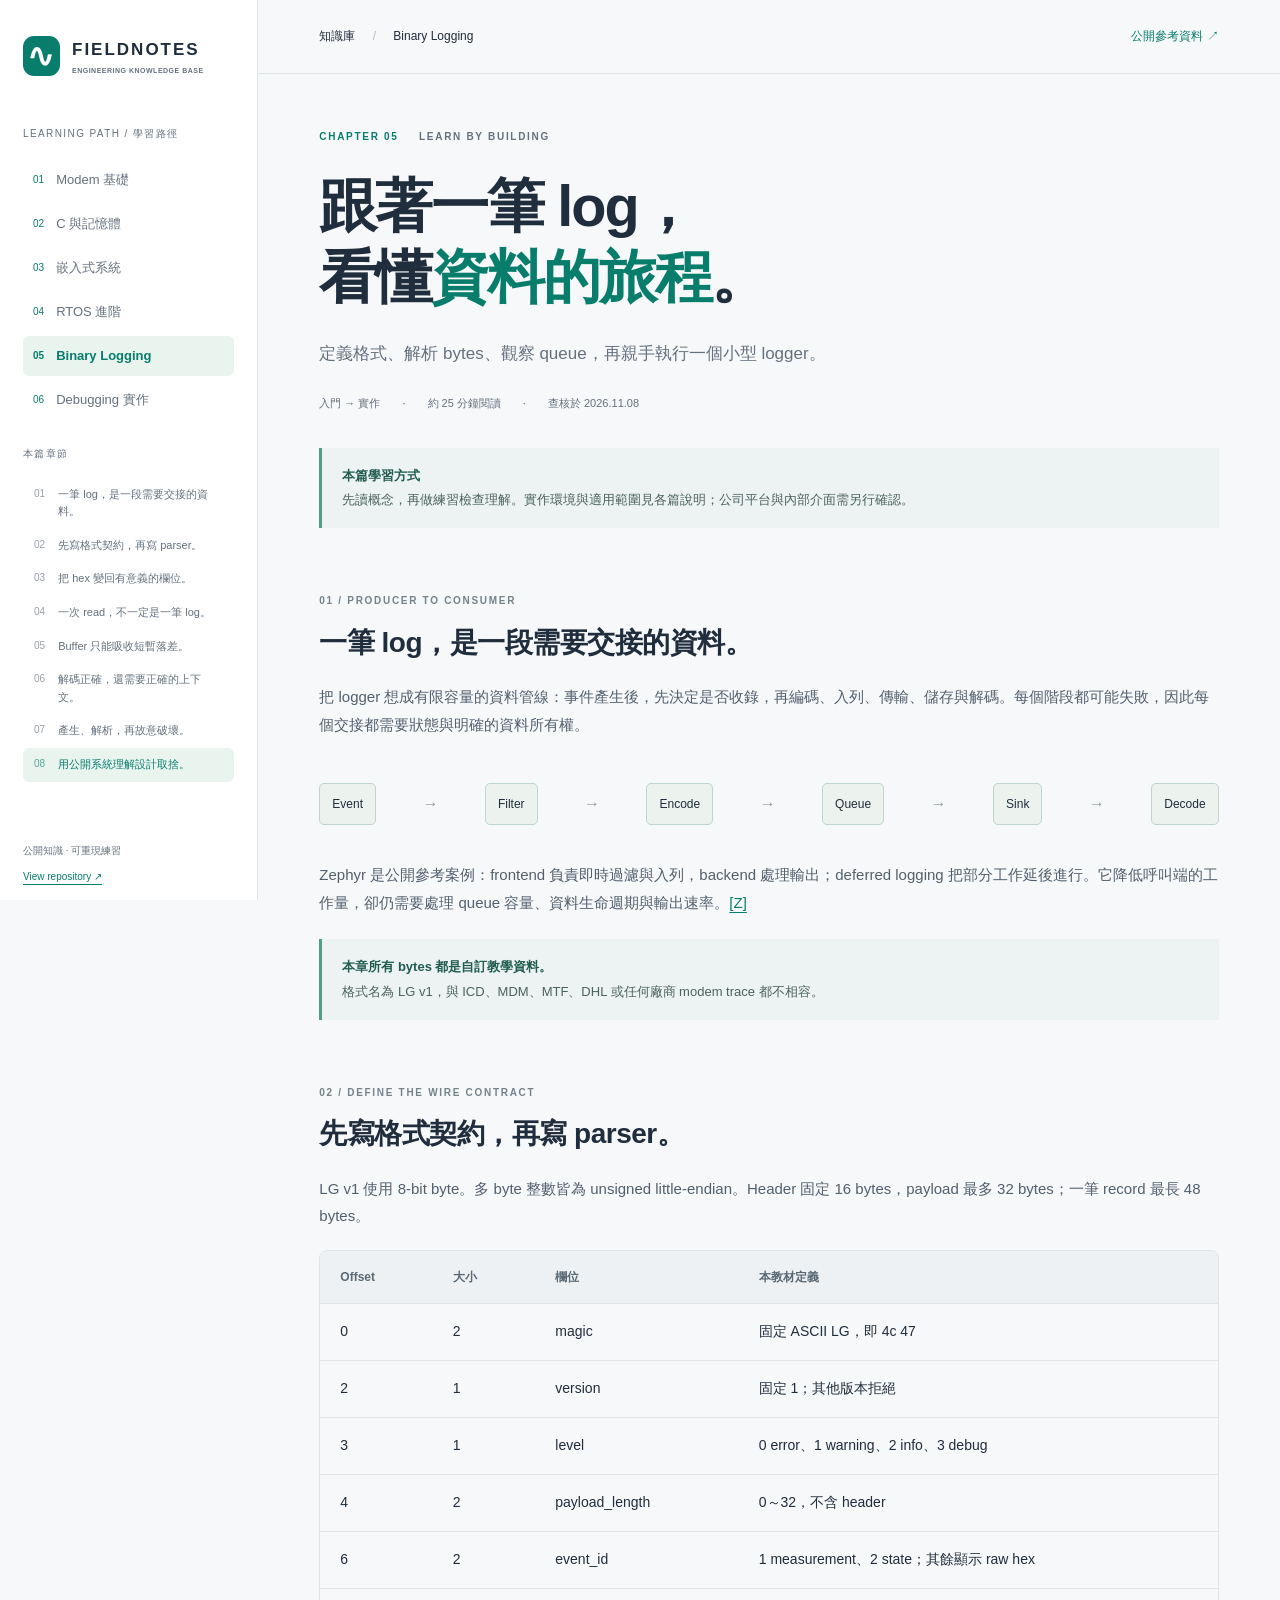
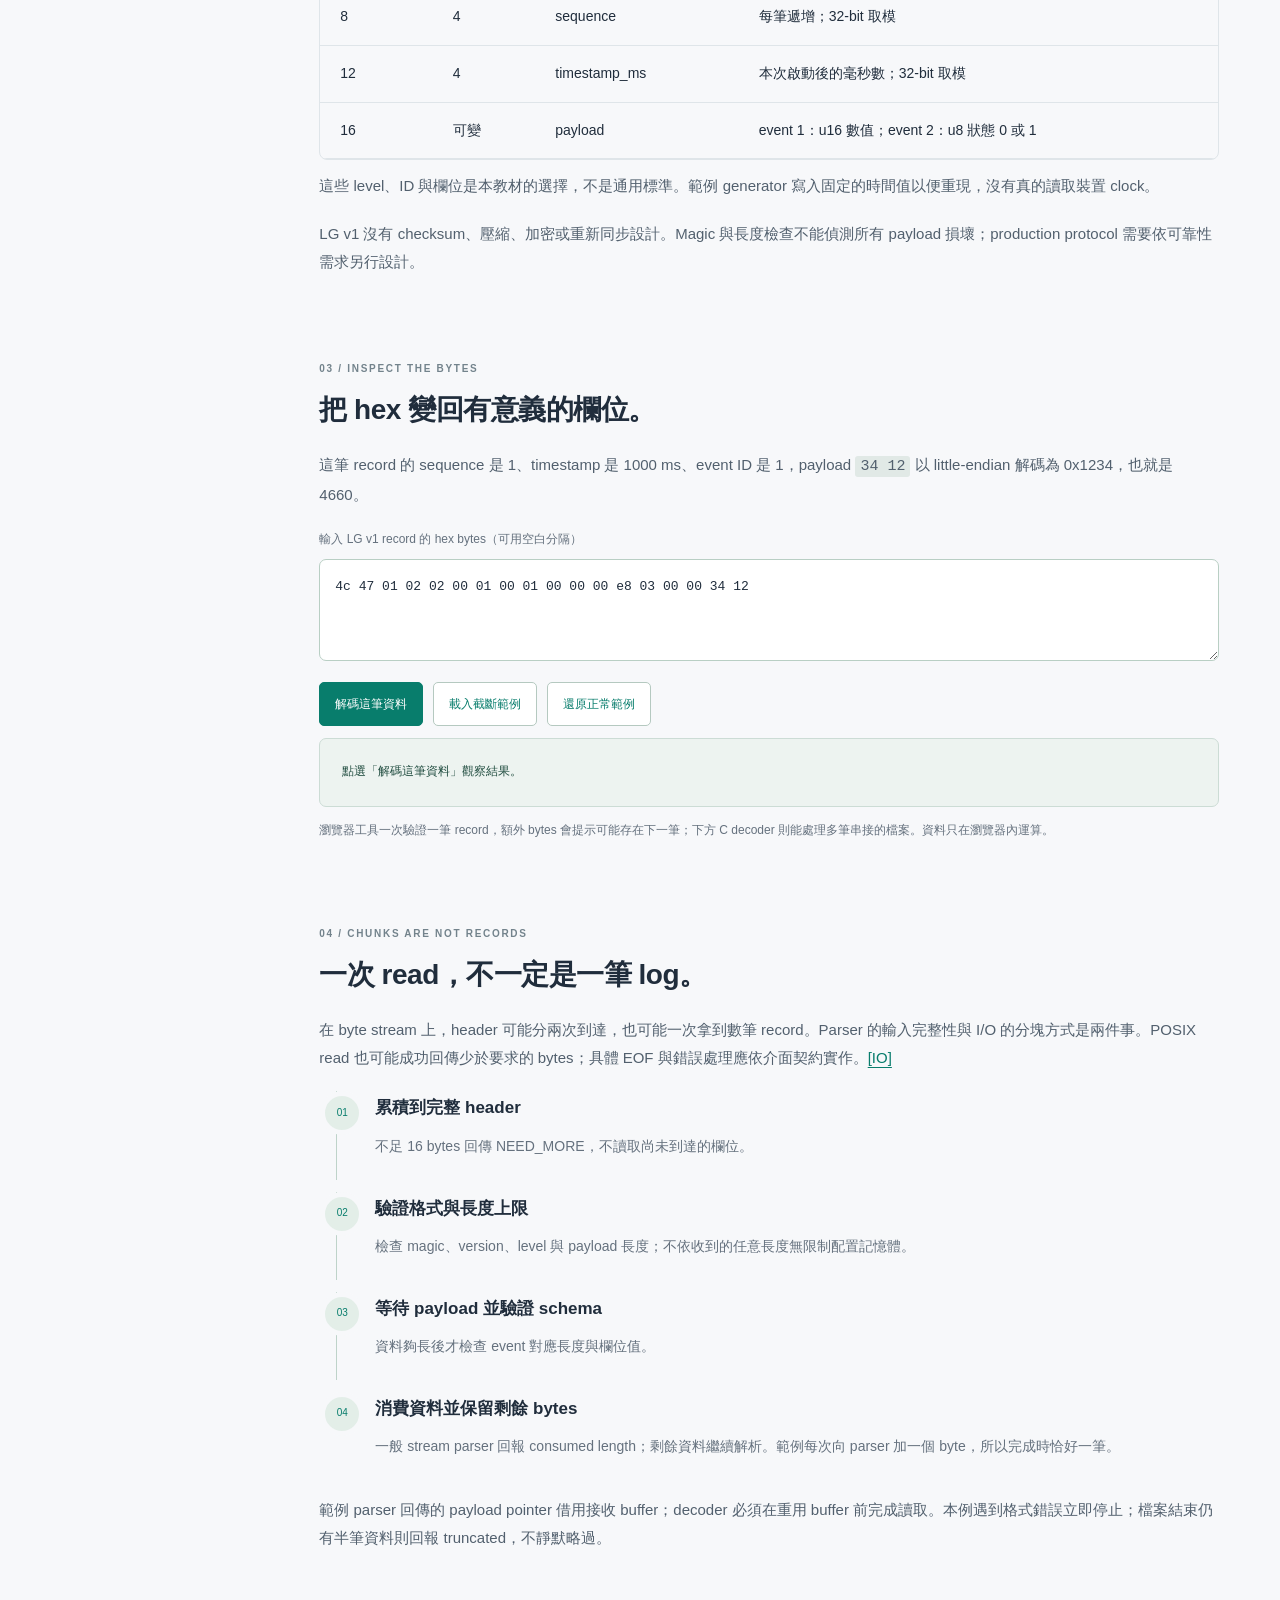
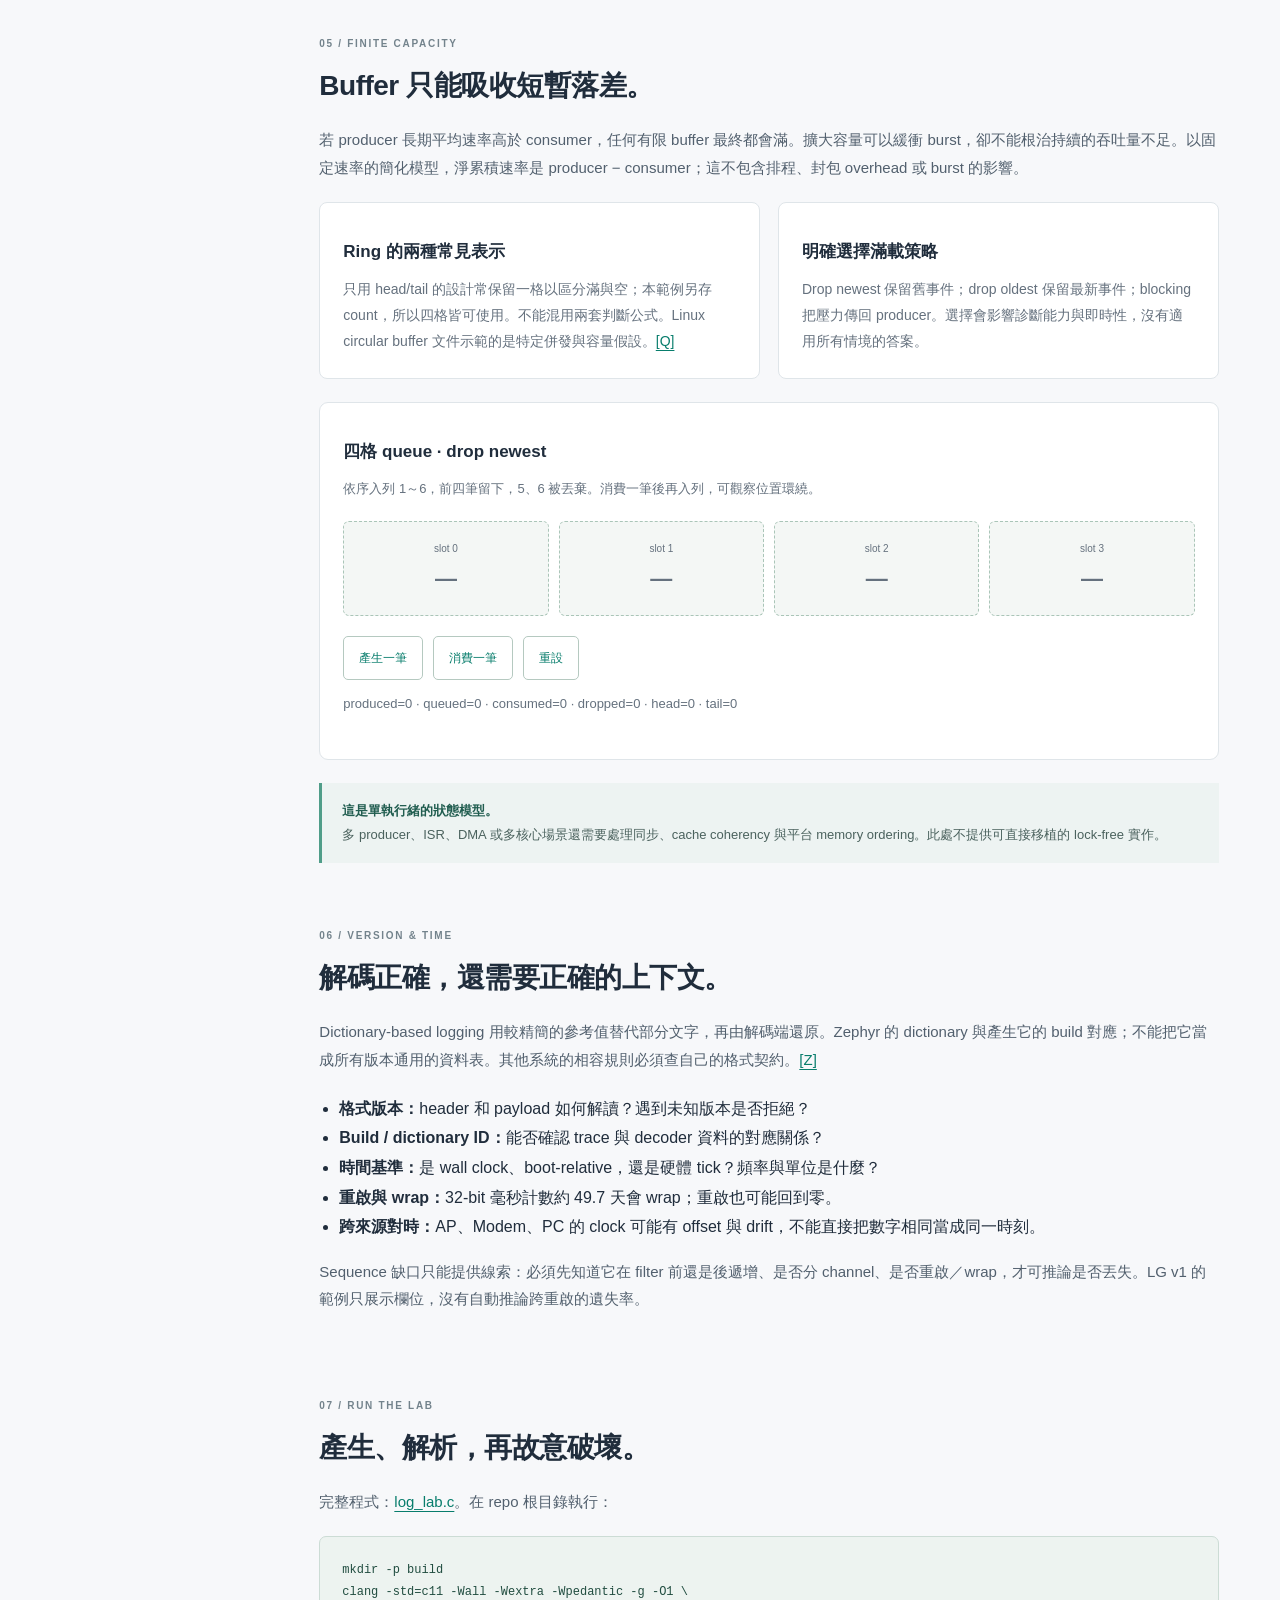
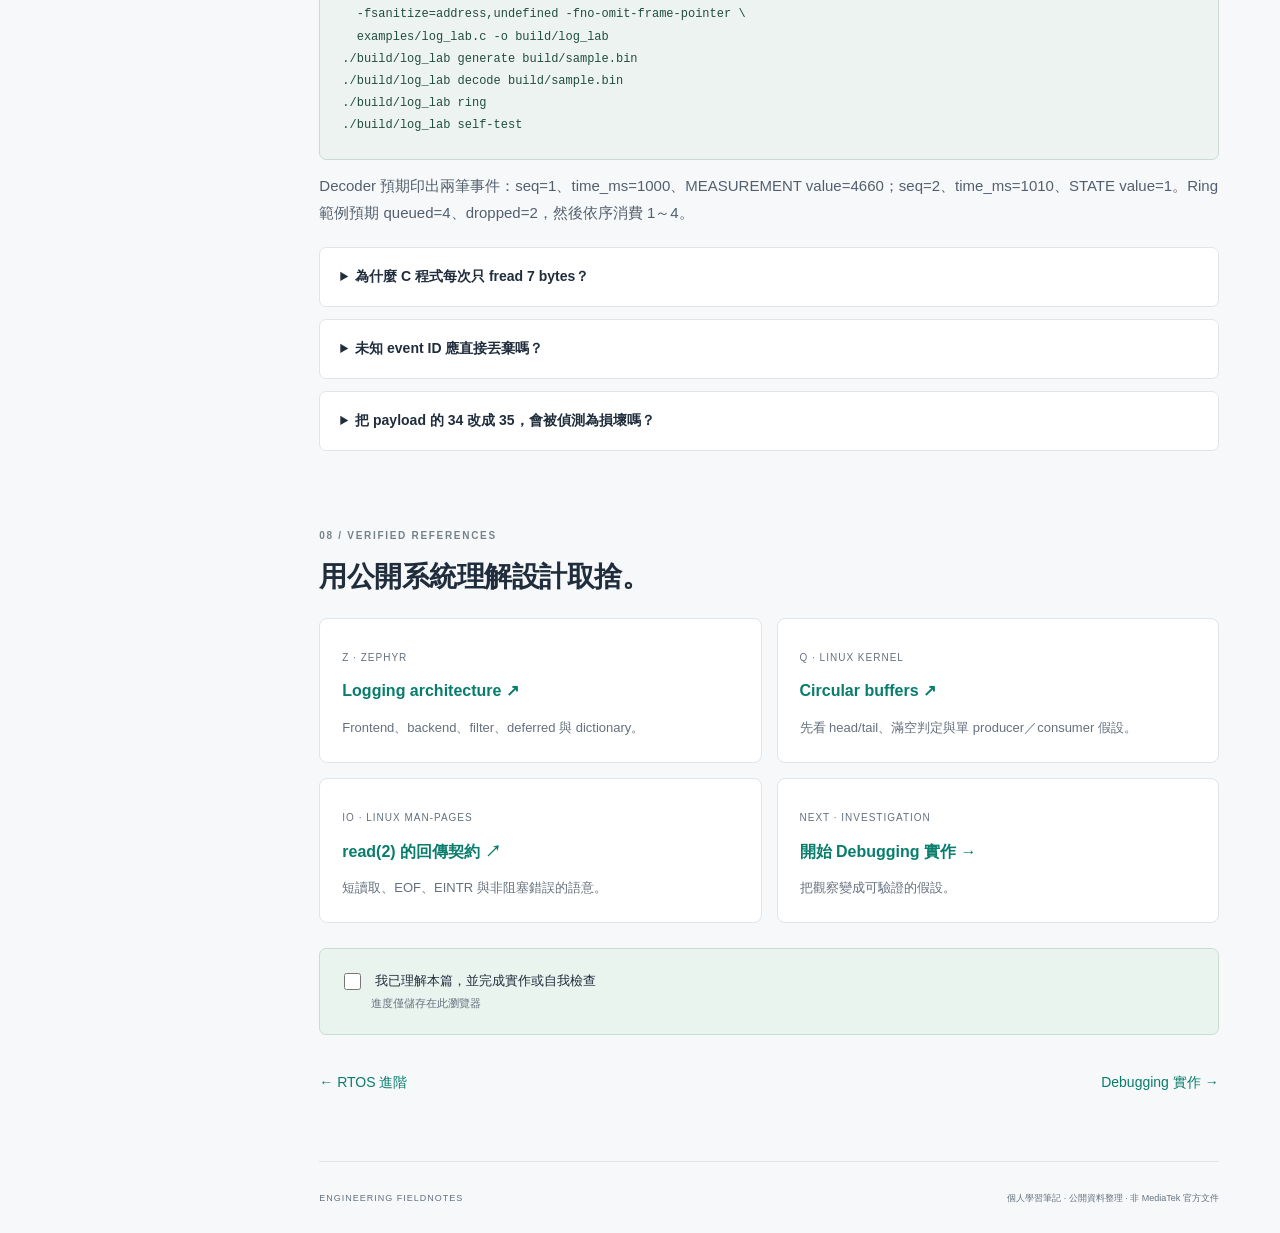
==== commit b74041d6: "Add advanced RTOS learning chapter - Cover scheduling, priority inversion, ISR handoff, response-tim" ====
--- a/binary-logging.html
+++ b/binary-logging.html
@@ -1,6 +1,6 @@
 <!doctype html>
 <html lang="zh-Hant"><head><meta charset="UTF-8"><meta name="viewport" content="width=device-width, initial-scale=1"><meta name="description" content="定義格式、解析 bytes、觀察 queue，再親手執行一個小型 logger。"><title>Binary Logging · Engineering Fieldnotes</title><link rel="stylesheet" href="assets/style.css"><link rel="icon" href="assets/favicon.svg" type="image/svg+xml"><script src="assets/app.js" defer></script><script src="assets/labs.js" defer></script></head>
-<body data-chapter="binary-logging"><a class="skip" href="#main">跳到主要內容</a><aside class="sidebar"><a class="brand" href="index.html"><span class="brand-icon">∿</span><span>FIELDNOTES<small>ENGINEERING KNOWLEDGE BASE</small></span></a><div class="sidebar-label">LEARNING PATH / 學習路徑</div><div class="chapter-nav" aria-label="學習主題"><a href="index.html" class=""><span>01</span>Modem 基礎</a><a href="c-memory.html" class=""><span>02</span>C 與記憶體</a><a href="embedded-systems.html" class=""><span>03</span>嵌入式系統</a><a href="binary-logging.html" class="current" aria-current="page"><span>04</span>Binary Logging</a><a href="debugging.html" class=""><span>05</span>Debugging 實作</a></div><div class="sidebar-label toc-label">本篇章節</div><nav aria-label="文章章節"><a href="#pipeline"><span>01</span>一筆 log，是一段需要交接的資料。</a><a href="#format"><span>02</span>先寫格式契約，再寫 parser。</a><a href="#bytes"><span>03</span>把 hex 變回有意義的欄位。</a><a href="#stream"><span>04</span>一次 read，不一定是一筆 log。</a><a href="#buffer"><span>05</span>Buffer 只能吸收短暫落差。</a><a href="#version"><span>06</span>解碼正確，還需要正確的上下文。</a><a href="#practice"><span>07</span>產生、解析，再故意破壞。</a><a href="#resources"><span>08</span>用公開系統理解設計取捨。</a></nav><div class="sidebar-footer">公開知識 · 可重現練習<br><a href="https://github.com/peter0512lee/mediatek-career">View repository ↗</a></div></aside><div class="shell"><header class="topbar"><span>知識庫 <span class="slash">/</span> Binary Logging</span><a href="#resources">公開參考資料 ↗</a></header><main id="main"><div class="eyebrow">CHAPTER 04 <span>LEARN BY BUILDING</span></div><h1>跟著一筆 log，<br>看懂<em>資料的旅程</em>。</h1><p class="lead">定義格式、解析 bytes、觀察 queue，再親手執行一個小型 logger。</p><div class="meta"><span>入門 → 實作</span><span>約 25 分鐘閱讀</span><span>查核於 <time datetime="2026-11-08">2026.11.08</time></span></div><div class="note"><strong>本篇學習方式</strong>先讀概念，再做練習檢查理解。實作環境與適用範圍見各篇說明；公司平台與內部介面需另行確認。</div><section id="pipeline"><div class="section-kicker">01 / PRODUCER TO CONSUMER</div><h2>一筆 log，是一段需要交接的資料。</h2><p>把 logger 想成有限容量的資料管線：事件產生後，先決定是否收錄，再編碼、入列、傳輸、儲存與解碼。每個階段都可能失敗，因此每個交接都需要狀態與明確的資料所有權。</p><div class="log-flow"><span>Event</span><i>→</i><span>Filter</span><i>→</i><span>Encode</span><i>→</i><span>Queue</span><i>→</i><span>Sink</span><i>→</i><span>Decode</span></div><p>Zephyr 是公開參考案例：frontend 負責即時過濾與入列，backend 處理輸出；deferred logging 把部分工作延後進行。它降低呼叫端的工作量，卻仍需要處理 queue 容量、資料生命週期與輸出速率。<a href="#ref-zephyr">[Z]</a></p><div class="note"><strong>本章所有 bytes 都是自訂教學資料。</strong>格式名為 LG v1，與 ICD、MDM、MTF、DHL 或任何廠商 modem trace 都不相容。</div></section>
+<body data-chapter="binary-logging"><a class="skip" href="#main">跳到主要內容</a><aside class="sidebar"><a class="brand" href="index.html"><span class="brand-icon">∿</span><span>FIELDNOTES<small>ENGINEERING KNOWLEDGE BASE</small></span></a><div class="sidebar-label">LEARNING PATH / 學習路徑</div><div class="chapter-nav" aria-label="學習主題"><a href="index.html" class=""><span>01</span>Modem 基礎</a><a href="c-memory.html" class=""><span>02</span>C 與記憶體</a><a href="embedded-systems.html" class=""><span>03</span>嵌入式系統</a><a href="rtos-advanced.html" class=""><span>04</span>RTOS 進階</a><a href="binary-logging.html" class="current" aria-current="page"><span>05</span>Binary Logging</a><a href="debugging.html" class=""><span>06</span>Debugging 實作</a></div><div class="sidebar-label toc-label">本篇章節</div><nav aria-label="文章章節"><a href="#pipeline"><span>01</span>一筆 log，是一段需要交接的資料。</a><a href="#format"><span>02</span>先寫格式契約，再寫 parser。</a><a href="#bytes"><span>03</span>把 hex 變回有意義的欄位。</a><a href="#stream"><span>04</span>一次 read，不一定是一筆 log。</a><a href="#buffer"><span>05</span>Buffer 只能吸收短暫落差。</a><a href="#version"><span>06</span>解碼正確，還需要正確的上下文。</a><a href="#practice"><span>07</span>產生、解析，再故意破壞。</a><a href="#resources"><span>08</span>用公開系統理解設計取捨。</a></nav><div class="sidebar-footer">公開知識 · 可重現練習<br><a href="https://github.com/peter0512lee/mediatek-career">View repository ↗</a></div></aside><div class="shell"><header class="topbar"><span>知識庫 <span class="slash">/</span> Binary Logging</span><a href="#resources">公開參考資料 ↗</a></header><main id="main"><div class="eyebrow">CHAPTER 05 <span>LEARN BY BUILDING</span></div><h1>跟著一筆 log，<br>看懂<em>資料的旅程</em>。</h1><p class="lead">定義格式、解析 bytes、觀察 queue，再親手執行一個小型 logger。</p><div class="meta"><span>入門 → 實作</span><span>約 25 分鐘閱讀</span><span>查核於 <time datetime="2026-11-08">2026.11.08</time></span></div><div class="note"><strong>本篇學習方式</strong>先讀概念，再做練習檢查理解。實作環境與適用範圍見各篇說明；公司平台與內部介面需另行確認。</div><section id="pipeline"><div class="section-kicker">01 / PRODUCER TO CONSUMER</div><h2>一筆 log，是一段需要交接的資料。</h2><p>把 logger 想成有限容量的資料管線：事件產生後，先決定是否收錄，再編碼、入列、傳輸、儲存與解碼。每個階段都可能失敗，因此每個交接都需要狀態與明確的資料所有權。</p><div class="log-flow"><span>Event</span><i>→</i><span>Filter</span><i>→</i><span>Encode</span><i>→</i><span>Queue</span><i>→</i><span>Sink</span><i>→</i><span>Decode</span></div><p>Zephyr 是公開參考案例：frontend 負責即時過濾與入列，backend 處理輸出；deferred logging 把部分工作延後進行。它降低呼叫端的工作量，卻仍需要處理 queue 容量、資料生命週期與輸出速率。<a href="#ref-zephyr">[Z]</a></p><div class="note"><strong>本章所有 bytes 都是自訂教學資料。</strong>格式名為 LG v1，與 ICD、MDM、MTF、DHL 或任何廠商 modem trace 都不相容。</div></section>
 <section id="format"><div class="section-kicker">02 / DEFINE THE WIRE CONTRACT</div><h2>先寫格式契約，再寫 parser。</h2><p>LG v1 使用 8-bit byte。多 byte 整數皆為 unsigned little-endian。Header 固定 16 bytes，payload 最多 32 bytes；一筆 record 最長 48 bytes。</p><div class="table-wrap"><table><thead><tr><th>Offset</th><th>大小</th><th>欄位</th><th>本教材定義</th></tr></thead><tbody><tr><td>0</td><td>2</td><td>magic</td><td>固定 ASCII LG，即 4c 47</td></tr><tr><td>2</td><td>1</td><td>version</td><td>固定 1；其他版本拒絕</td></tr><tr><td>3</td><td>1</td><td>level</td><td>0 error、1 warning、2 info、3 debug</td></tr><tr><td>4</td><td>2</td><td>payload_length</td><td>0～32，不含 header</td></tr><tr><td>6</td><td>2</td><td>event_id</td><td>1 measurement、2 state；其餘顯示 raw hex</td></tr><tr><td>8</td><td>4</td><td>sequence</td><td>每筆遞增；32-bit 取模</td></tr><tr><td>12</td><td>4</td><td>timestamp_ms</td><td>本次啟動後的毫秒數；32-bit 取模</td></tr><tr><td>16</td><td>可變</td><td>payload</td><td>event 1：u16 數值；event 2：u8 狀態 0 或 1</td></tr></tbody></table></div><p>這些 level、ID 與欄位是本教材的選擇，不是通用標準。範例 generator 寫入固定的時間值以便重現，沒有真的讀取裝置 clock。</p><p>LG v1 沒有 checksum、壓縮、加密或重新同步設計。Magic 與長度檢查不能偵測所有 payload 損壞；production protocol 需要依可靠性需求另行設計。</p></section>
 <section id="bytes"><div class="section-kicker">03 / INSPECT THE BYTES</div><h2>把 hex 變回有意義的欄位。</h2><p>這筆 record 的 sequence 是 1、timestamp 是 1000 ms、event ID 是 1，payload <code>34 12</code> 以 little-endian 解碼為 0x1234，也就是 4660。</p><label for="hex-input" class="search-label">輸入 LG v1 record 的 hex bytes（可用空白分隔）</label><textarea id="hex-input" rows="3" spellcheck="false">4c 47 01 02 02 00 01 00 01 00 00 00 e8 03 00 00 34 12</textarea><div class="lab-actions"><button id="decode-hex" class="primary" type="button">解碼這筆資料</button><button id="truncate-hex" class="secondary" type="button">載入截斷範例</button><button id="reset-hex" class="secondary" type="button">還原正常範例</button></div><pre id="hex-result" aria-live="polite">點選「解碼這筆資料」觀察結果。</pre><p class="caption">瀏覽器工具一次驗證一筆 record，額外 bytes 會提示可能存在下一筆；下方 C decoder 則能處理多筆串接的檔案。資料只在瀏覽器內運算。</p></section>
 <section id="stream"><div class="section-kicker">04 / CHUNKS ARE NOT RECORDS</div><h2>一次 read，不一定是一筆 log。</h2><p>在 byte stream 上，header 可能分兩次到達，也可能一次拿到數筆 record。Parser 的輸入完整性與 I/O 的分塊方式是兩件事。POSIX read 也可能成功回傳少於要求的 bytes；具體 EOF 與錯誤處理應依介面契約實作。<a href="#ref-read">[IO]</a></p><ol class="timeline"><li><h3>累積到完整 header</h3><p>不足 16 bytes 回傳 NEED_MORE，不讀取尚未到達的欄位。</p></li><li><h3>驗證格式與長度上限</h3><p>檢查 magic、version、level 與 payload 長度；不依收到的任意長度無限制配置記憶體。</p></li><li><h3>等待 payload 並驗證 schema</h3><p>資料夠長後才檢查 event 對應長度與欄位值。</p></li><li><h3>消費資料並保留剩餘 bytes</h3><p>一般 stream parser 回報 consumed length；剩餘資料繼續解析。範例每次向 parser 加一個 byte，所以完成時恰好一筆。</p></li></ol><p>範例 parser 回傳的 payload pointer 借用接收 buffer；decoder 必須在重用 buffer 前完成讀取。本例遇到格式錯誤立即停止；檔案結束仍有半筆資料則回報 truncated，不靜默略過。</p></section>
@@ -15,4 +15,4 @@
 ./build/log_lab ring
 ./build/log_lab self-test</code></pre><p>Decoder 預期印出兩筆事件：seq=1、time_ms=1000、MEASUREMENT value=4660；seq=2、time_ms=1010、STATE value=1。Ring 範例預期 queued=4、dropped=2，然後依序消費 1～4。</p><details><summary>為什麼 C 程式每次只 fread 7 bytes？</summary><p>故意讓 header 與 payload 跨越讀取邊界，證明 parser 不依賴一次 read 恰好一筆。實際 transport chunk 大小不必是 7。</p></details><details><summary>未知 event ID 應直接丟棄嗎？</summary><p>這個教學格式選擇輸出 raw hex，保留診斷線索；但未知格式版本直接拒絕。其他系統要依前向相容契約決定。</p></details><details><summary>把 payload 的 34 改成 35，會被偵測為損壞嗎？</summary><p>不會。它仍是合法 u16 值 4661。LG v1 沒有完整性檢查，這正是格式驗證與資料完整性驗證的差別。</p></details></section>
 <section id="resources"><div class="section-kicker">08 / VERIFIED REFERENCES</div><h2>用公開系統理解設計取捨。</h2><div class="resources"><a id="ref-zephyr" href="https://docs.zephyrproject.org/latest/services/logging/index.html"><span>Z · ZEPHYR</span><h3>Logging architecture ↗</h3><p>Frontend、backend、filter、deferred 與 dictionary。</p></a><a id="ref-ring" href="https://docs.kernel.org/core-api/circular-buffers.html"><span>Q · LINUX KERNEL</span><h3>Circular buffers ↗</h3><p>先看 head/tail、滿空判定與單 producer／consumer 假設。</p></a><a id="ref-read" href="https://man7.org/linux/man-pages/man2/read.2.html"><span>IO · LINUX MAN-PAGES</span><h3>read(2) 的回傳契約 ↗</h3><p>短讀取、EOF、EINTR 與非阻塞錯誤的語意。</p></a><a href="debugging.html"><span>NEXT · INVESTIGATION</span><h3>開始 Debugging 實作 →</h3><p>把觀察變成可驗證的假設。</p></a></div></section>
-<div class="completion"><label><input type="checkbox" id="completed"> 我已理解本篇，並完成實作或自我檢查</label><span id="completion-status" role="status"></span></div><div class="page-links"><a href="embedded-systems.html">← 嵌入式系統</a><a href="debugging.html">Debugging 實作 →</a></div><footer>ENGINEERING FIELDNOTES <span>個人學習筆記 · 公開資料整理 · 非 MediaTek 官方文件</span></footer></main></div></body></html>+<div class="completion"><label><input type="checkbox" id="completed"> 我已理解本篇，並完成實作或自我檢查</label><span id="completion-status" role="status"></span></div><div class="page-links"><a href="rtos-advanced.html">← RTOS 進階</a><a href="debugging.html">Debugging 實作 →</a></div><footer>ENGINEERING FIELDNOTES <span>個人學習筆記 · 公開資料整理 · 非 MediaTek 官方文件</span></footer></main></div></body></html>
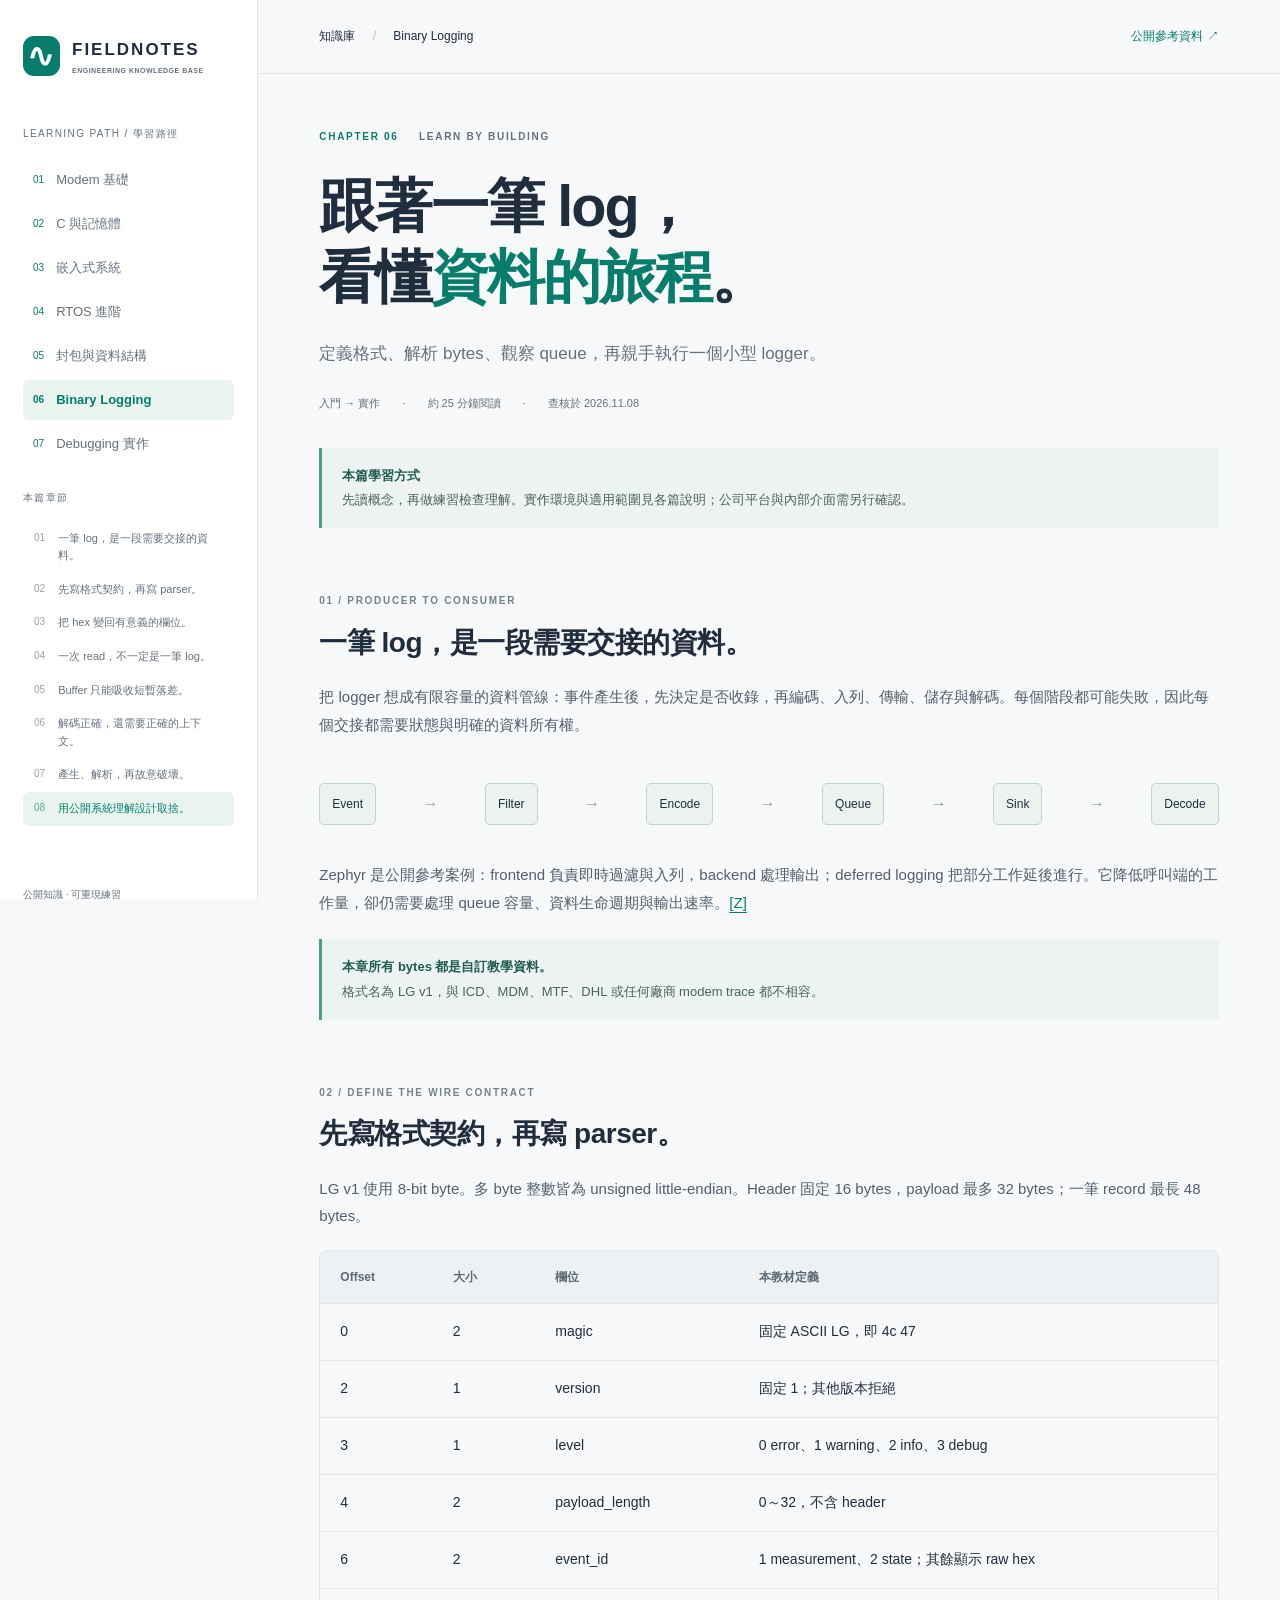
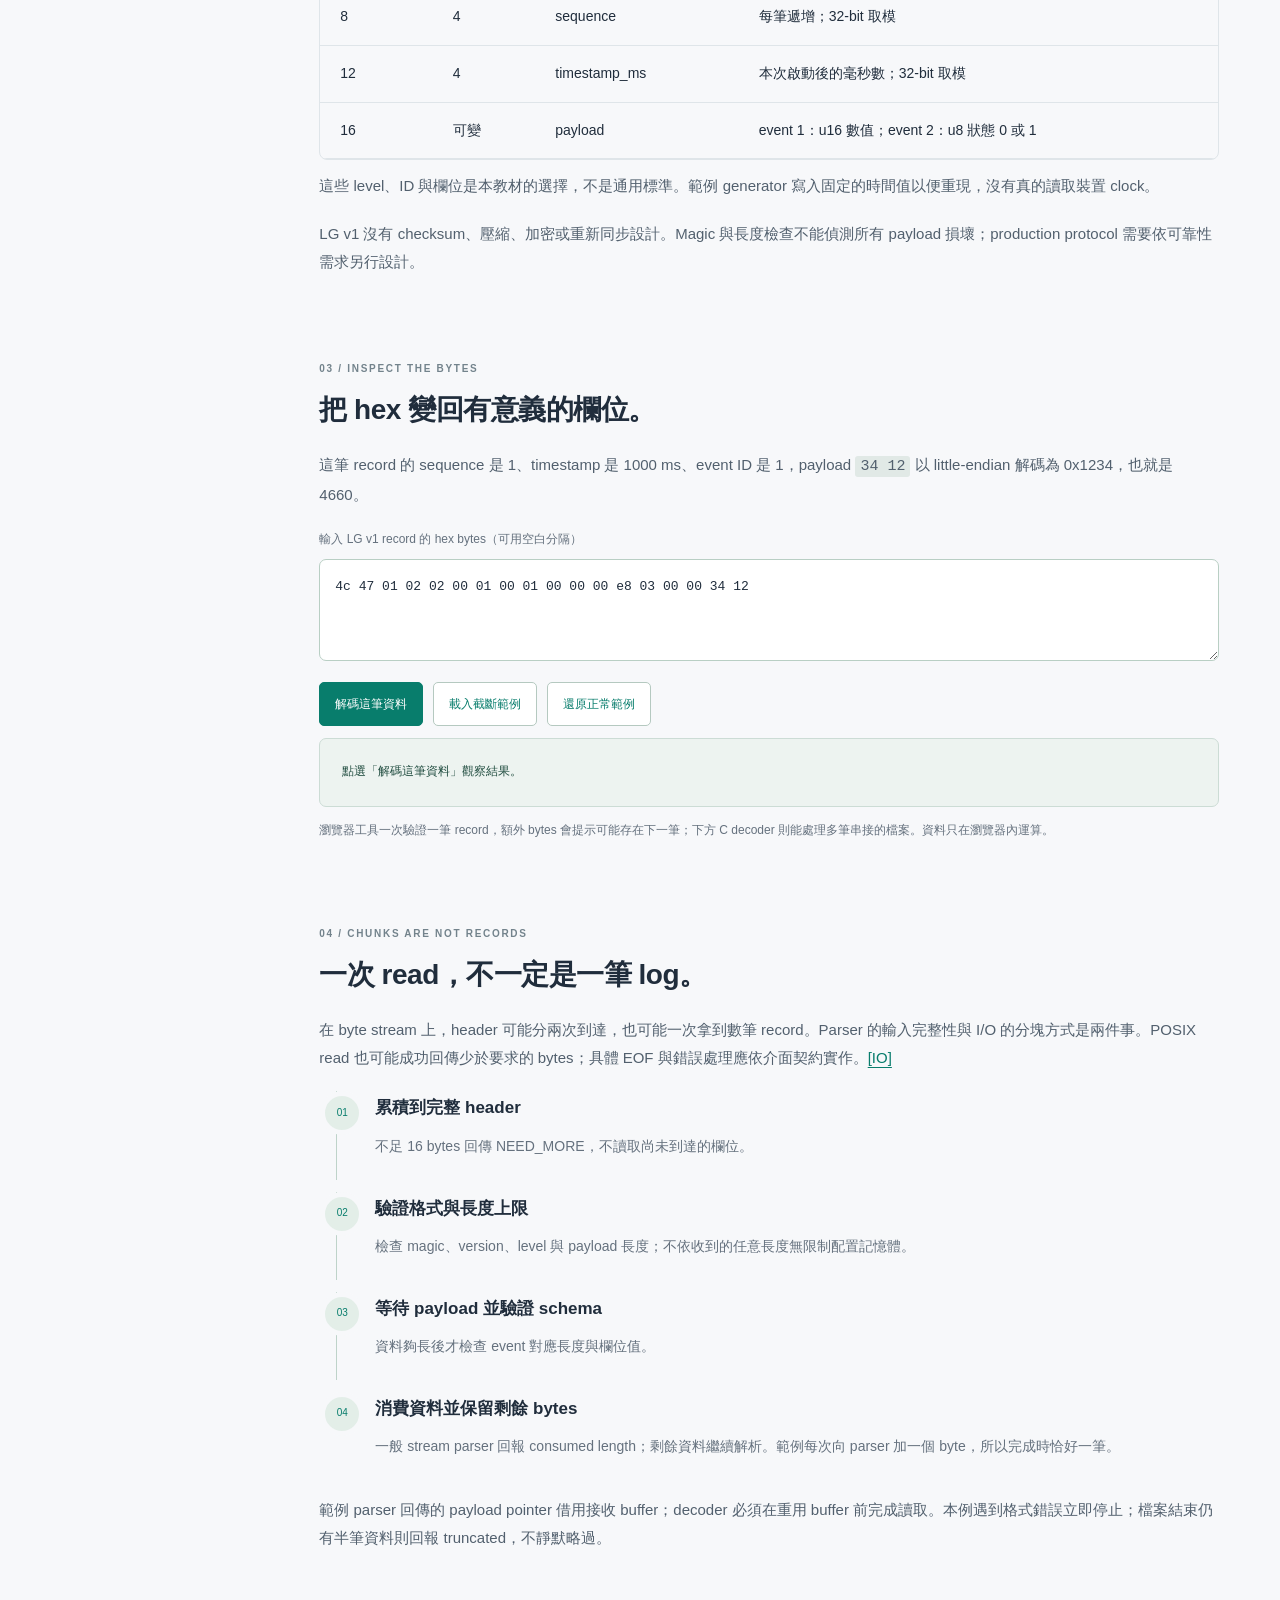
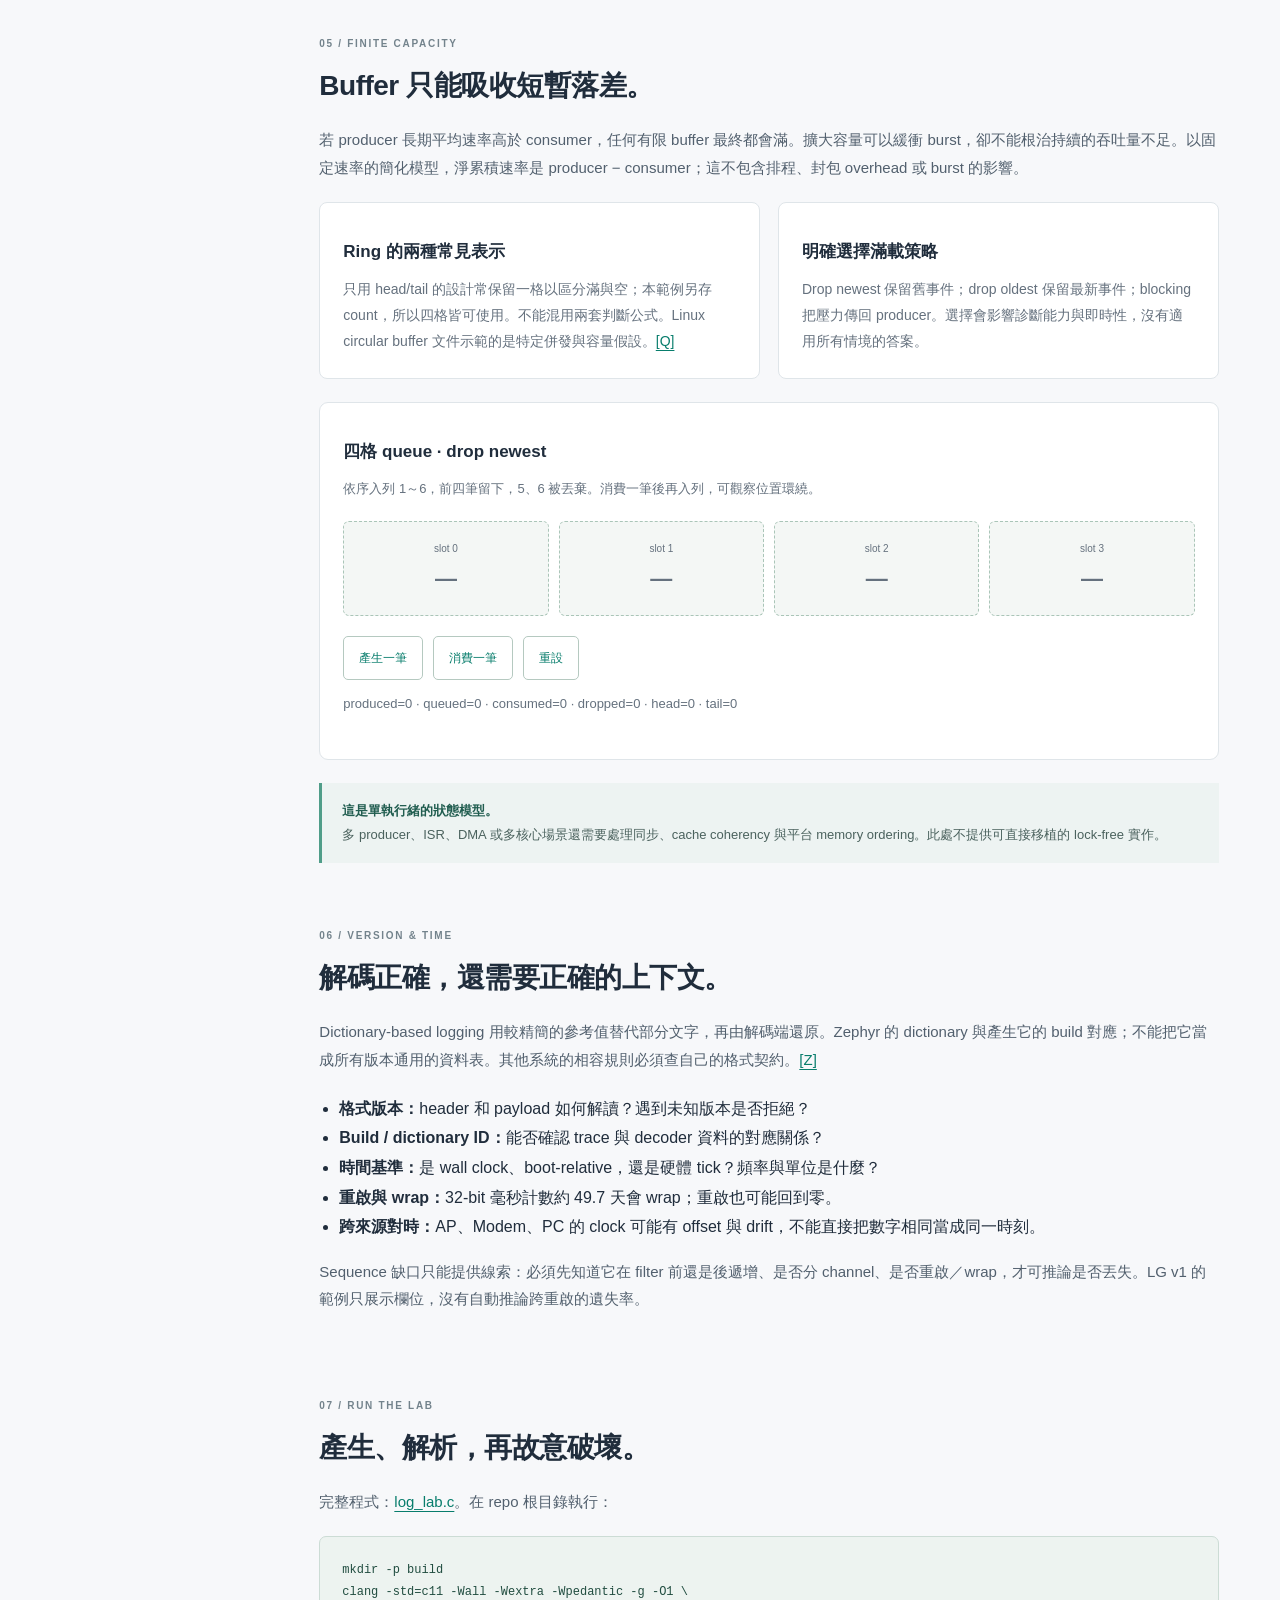
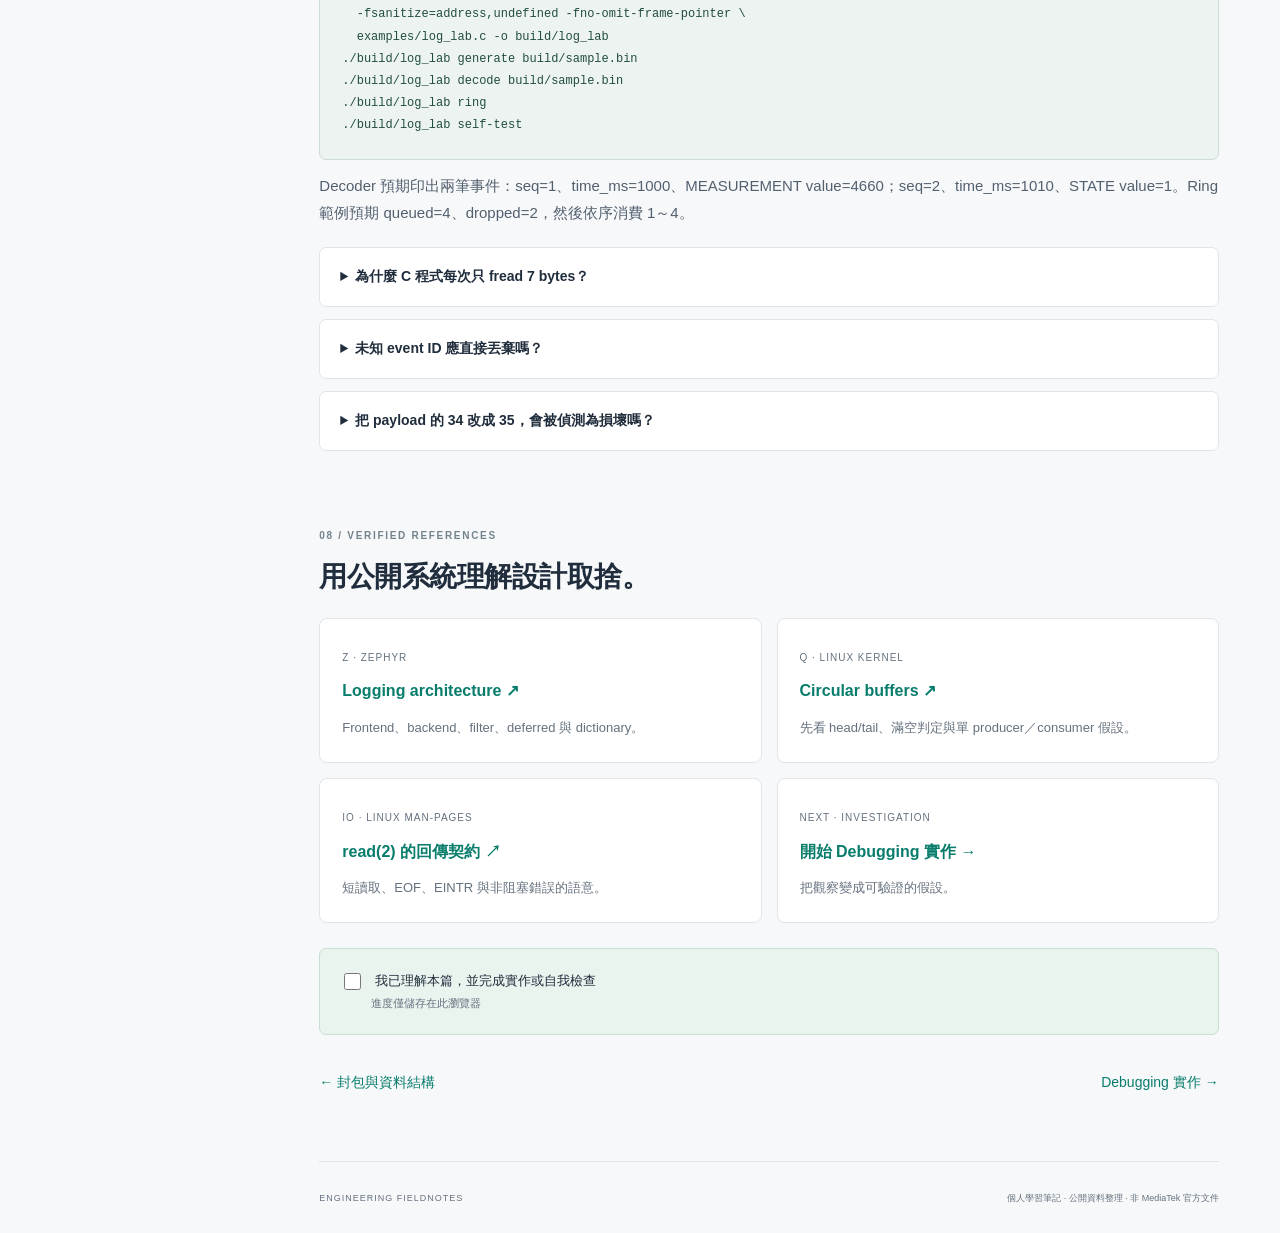
==== commit 6683f9fd: "Add packets and data structures chapter - Explain framing, byte order, and queue choices through a l" ====
--- a/binary-logging.html
+++ b/binary-logging.html
@@ -1,6 +1,6 @@
 <!doctype html>
 <html lang="zh-Hant"><head><meta charset="UTF-8"><meta name="viewport" content="width=device-width, initial-scale=1"><meta name="description" content="定義格式、解析 bytes、觀察 queue，再親手執行一個小型 logger。"><title>Binary Logging · Engineering Fieldnotes</title><link rel="stylesheet" href="assets/style.css"><link rel="icon" href="assets/favicon.svg" type="image/svg+xml"><script src="assets/app.js" defer></script><script src="assets/labs.js" defer></script></head>
-<body data-chapter="binary-logging"><a class="skip" href="#main">跳到主要內容</a><aside class="sidebar"><a class="brand" href="index.html"><span class="brand-icon">∿</span><span>FIELDNOTES<small>ENGINEERING KNOWLEDGE BASE</small></span></a><div class="sidebar-label">LEARNING PATH / 學習路徑</div><div class="chapter-nav" aria-label="學習主題"><a href="index.html" class=""><span>01</span>Modem 基礎</a><a href="c-memory.html" class=""><span>02</span>C 與記憶體</a><a href="embedded-systems.html" class=""><span>03</span>嵌入式系統</a><a href="rtos-advanced.html" class=""><span>04</span>RTOS 進階</a><a href="binary-logging.html" class="current" aria-current="page"><span>05</span>Binary Logging</a><a href="debugging.html" class=""><span>06</span>Debugging 實作</a></div><div class="sidebar-label toc-label">本篇章節</div><nav aria-label="文章章節"><a href="#pipeline"><span>01</span>一筆 log，是一段需要交接的資料。</a><a href="#format"><span>02</span>先寫格式契約，再寫 parser。</a><a href="#bytes"><span>03</span>把 hex 變回有意義的欄位。</a><a href="#stream"><span>04</span>一次 read，不一定是一筆 log。</a><a href="#buffer"><span>05</span>Buffer 只能吸收短暫落差。</a><a href="#version"><span>06</span>解碼正確，還需要正確的上下文。</a><a href="#practice"><span>07</span>產生、解析，再故意破壞。</a><a href="#resources"><span>08</span>用公開系統理解設計取捨。</a></nav><div class="sidebar-footer">公開知識 · 可重現練習<br><a href="https://github.com/peter0512lee/mediatek-career">View repository ↗</a></div></aside><div class="shell"><header class="topbar"><span>知識庫 <span class="slash">/</span> Binary Logging</span><a href="#resources">公開參考資料 ↗</a></header><main id="main"><div class="eyebrow">CHAPTER 05 <span>LEARN BY BUILDING</span></div><h1>跟著一筆 log，<br>看懂<em>資料的旅程</em>。</h1><p class="lead">定義格式、解析 bytes、觀察 queue，再親手執行一個小型 logger。</p><div class="meta"><span>入門 → 實作</span><span>約 25 分鐘閱讀</span><span>查核於 <time datetime="2026-11-08">2026.11.08</time></span></div><div class="note"><strong>本篇學習方式</strong>先讀概念，再做練習檢查理解。實作環境與適用範圍見各篇說明；公司平台與內部介面需另行確認。</div><section id="pipeline"><div class="section-kicker">01 / PRODUCER TO CONSUMER</div><h2>一筆 log，是一段需要交接的資料。</h2><p>把 logger 想成有限容量的資料管線：事件產生後，先決定是否收錄，再編碼、入列、傳輸、儲存與解碼。每個階段都可能失敗，因此每個交接都需要狀態與明確的資料所有權。</p><div class="log-flow"><span>Event</span><i>→</i><span>Filter</span><i>→</i><span>Encode</span><i>→</i><span>Queue</span><i>→</i><span>Sink</span><i>→</i><span>Decode</span></div><p>Zephyr 是公開參考案例：frontend 負責即時過濾與入列，backend 處理輸出；deferred logging 把部分工作延後進行。它降低呼叫端的工作量，卻仍需要處理 queue 容量、資料生命週期與輸出速率。<a href="#ref-zephyr">[Z]</a></p><div class="note"><strong>本章所有 bytes 都是自訂教學資料。</strong>格式名為 LG v1，與 ICD、MDM、MTF、DHL 或任何廠商 modem trace 都不相容。</div></section>
+<body data-chapter="binary-logging"><a class="skip" href="#main">跳到主要內容</a><aside class="sidebar"><a class="brand" href="index.html"><span class="brand-icon">∿</span><span>FIELDNOTES<small>ENGINEERING KNOWLEDGE BASE</small></span></a><div class="sidebar-label">LEARNING PATH / 學習路徑</div><div class="chapter-nav" aria-label="學習主題"><a href="index.html" class=""><span>01</span>Modem 基礎</a><a href="c-memory.html" class=""><span>02</span>C 與記憶體</a><a href="embedded-systems.html" class=""><span>03</span>嵌入式系統</a><a href="rtos-advanced.html" class=""><span>04</span>RTOS 進階</a><a href="packets-data-structures.html" class=""><span>05</span>封包與資料結構</a><a href="binary-logging.html" class="current" aria-current="page"><span>06</span>Binary Logging</a><a href="debugging.html" class=""><span>07</span>Debugging 實作</a></div><div class="sidebar-label toc-label">本篇章節</div><nav aria-label="文章章節"><a href="#pipeline"><span>01</span>一筆 log，是一段需要交接的資料。</a><a href="#format"><span>02</span>先寫格式契約，再寫 parser。</a><a href="#bytes"><span>03</span>把 hex 變回有意義的欄位。</a><a href="#stream"><span>04</span>一次 read，不一定是一筆 log。</a><a href="#buffer"><span>05</span>Buffer 只能吸收短暫落差。</a><a href="#version"><span>06</span>解碼正確，還需要正確的上下文。</a><a href="#practice"><span>07</span>產生、解析，再故意破壞。</a><a href="#resources"><span>08</span>用公開系統理解設計取捨。</a></nav><div class="sidebar-footer">公開知識 · 可重現練習<br><a href="https://github.com/peter0512lee/mediatek-career">View repository ↗</a></div></aside><div class="shell"><header class="topbar"><span>知識庫 <span class="slash">/</span> Binary Logging</span><a href="#resources">公開參考資料 ↗</a></header><main id="main"><div class="eyebrow">CHAPTER 06 <span>LEARN BY BUILDING</span></div><h1>跟著一筆 log，<br>看懂<em>資料的旅程</em>。</h1><p class="lead">定義格式、解析 bytes、觀察 queue，再親手執行一個小型 logger。</p><div class="meta"><span>入門 → 實作</span><span>約 25 分鐘閱讀</span><span>查核於 <time datetime="2026-11-08">2026.11.08</time></span></div><div class="note"><strong>本篇學習方式</strong>先讀概念，再做練習檢查理解。實作環境與適用範圍見各篇說明；公司平台與內部介面需另行確認。</div><section id="pipeline"><div class="section-kicker">01 / PRODUCER TO CONSUMER</div><h2>一筆 log，是一段需要交接的資料。</h2><p>把 logger 想成有限容量的資料管線：事件產生後，先決定是否收錄，再編碼、入列、傳輸、儲存與解碼。每個階段都可能失敗，因此每個交接都需要狀態與明確的資料所有權。</p><div class="log-flow"><span>Event</span><i>→</i><span>Filter</span><i>→</i><span>Encode</span><i>→</i><span>Queue</span><i>→</i><span>Sink</span><i>→</i><span>Decode</span></div><p>Zephyr 是公開參考案例：frontend 負責即時過濾與入列，backend 處理輸出；deferred logging 把部分工作延後進行。它降低呼叫端的工作量，卻仍需要處理 queue 容量、資料生命週期與輸出速率。<a href="#ref-zephyr">[Z]</a></p><div class="note"><strong>本章所有 bytes 都是自訂教學資料。</strong>格式名為 LG v1，與 ICD、MDM、MTF、DHL 或任何廠商 modem trace 都不相容。</div></section>
 <section id="format"><div class="section-kicker">02 / DEFINE THE WIRE CONTRACT</div><h2>先寫格式契約，再寫 parser。</h2><p>LG v1 使用 8-bit byte。多 byte 整數皆為 unsigned little-endian。Header 固定 16 bytes，payload 最多 32 bytes；一筆 record 最長 48 bytes。</p><div class="table-wrap"><table><thead><tr><th>Offset</th><th>大小</th><th>欄位</th><th>本教材定義</th></tr></thead><tbody><tr><td>0</td><td>2</td><td>magic</td><td>固定 ASCII LG，即 4c 47</td></tr><tr><td>2</td><td>1</td><td>version</td><td>固定 1；其他版本拒絕</td></tr><tr><td>3</td><td>1</td><td>level</td><td>0 error、1 warning、2 info、3 debug</td></tr><tr><td>4</td><td>2</td><td>payload_length</td><td>0～32，不含 header</td></tr><tr><td>6</td><td>2</td><td>event_id</td><td>1 measurement、2 state；其餘顯示 raw hex</td></tr><tr><td>8</td><td>4</td><td>sequence</td><td>每筆遞增；32-bit 取模</td></tr><tr><td>12</td><td>4</td><td>timestamp_ms</td><td>本次啟動後的毫秒數；32-bit 取模</td></tr><tr><td>16</td><td>可變</td><td>payload</td><td>event 1：u16 數值；event 2：u8 狀態 0 或 1</td></tr></tbody></table></div><p>這些 level、ID 與欄位是本教材的選擇，不是通用標準。範例 generator 寫入固定的時間值以便重現，沒有真的讀取裝置 clock。</p><p>LG v1 沒有 checksum、壓縮、加密或重新同步設計。Magic 與長度檢查不能偵測所有 payload 損壞；production protocol 需要依可靠性需求另行設計。</p></section>
 <section id="bytes"><div class="section-kicker">03 / INSPECT THE BYTES</div><h2>把 hex 變回有意義的欄位。</h2><p>這筆 record 的 sequence 是 1、timestamp 是 1000 ms、event ID 是 1，payload <code>34 12</code> 以 little-endian 解碼為 0x1234，也就是 4660。</p><label for="hex-input" class="search-label">輸入 LG v1 record 的 hex bytes（可用空白分隔）</label><textarea id="hex-input" rows="3" spellcheck="false">4c 47 01 02 02 00 01 00 01 00 00 00 e8 03 00 00 34 12</textarea><div class="lab-actions"><button id="decode-hex" class="primary" type="button">解碼這筆資料</button><button id="truncate-hex" class="secondary" type="button">載入截斷範例</button><button id="reset-hex" class="secondary" type="button">還原正常範例</button></div><pre id="hex-result" aria-live="polite">點選「解碼這筆資料」觀察結果。</pre><p class="caption">瀏覽器工具一次驗證一筆 record，額外 bytes 會提示可能存在下一筆；下方 C decoder 則能處理多筆串接的檔案。資料只在瀏覽器內運算。</p></section>
 <section id="stream"><div class="section-kicker">04 / CHUNKS ARE NOT RECORDS</div><h2>一次 read，不一定是一筆 log。</h2><p>在 byte stream 上，header 可能分兩次到達，也可能一次拿到數筆 record。Parser 的輸入完整性與 I/O 的分塊方式是兩件事。POSIX read 也可能成功回傳少於要求的 bytes；具體 EOF 與錯誤處理應依介面契約實作。<a href="#ref-read">[IO]</a></p><ol class="timeline"><li><h3>累積到完整 header</h3><p>不足 16 bytes 回傳 NEED_MORE，不讀取尚未到達的欄位。</p></li><li><h3>驗證格式與長度上限</h3><p>檢查 magic、version、level 與 payload 長度；不依收到的任意長度無限制配置記憶體。</p></li><li><h3>等待 payload 並驗證 schema</h3><p>資料夠長後才檢查 event 對應長度與欄位值。</p></li><li><h3>消費資料並保留剩餘 bytes</h3><p>一般 stream parser 回報 consumed length；剩餘資料繼續解析。範例每次向 parser 加一個 byte，所以完成時恰好一筆。</p></li></ol><p>範例 parser 回傳的 payload pointer 借用接收 buffer；decoder 必須在重用 buffer 前完成讀取。本例遇到格式錯誤立即停止；檔案結束仍有半筆資料則回報 truncated，不靜默略過。</p></section>
@@ -15,4 +15,4 @@
 ./build/log_lab ring
 ./build/log_lab self-test</code></pre><p>Decoder 預期印出兩筆事件：seq=1、time_ms=1000、MEASUREMENT value=4660；seq=2、time_ms=1010、STATE value=1。Ring 範例預期 queued=4、dropped=2，然後依序消費 1～4。</p><details><summary>為什麼 C 程式每次只 fread 7 bytes？</summary><p>故意讓 header 與 payload 跨越讀取邊界，證明 parser 不依賴一次 read 恰好一筆。實際 transport chunk 大小不必是 7。</p></details><details><summary>未知 event ID 應直接丟棄嗎？</summary><p>這個教學格式選擇輸出 raw hex，保留診斷線索；但未知格式版本直接拒絕。其他系統要依前向相容契約決定。</p></details><details><summary>把 payload 的 34 改成 35，會被偵測為損壞嗎？</summary><p>不會。它仍是合法 u16 值 4661。LG v1 沒有完整性檢查，這正是格式驗證與資料完整性驗證的差別。</p></details></section>
 <section id="resources"><div class="section-kicker">08 / VERIFIED REFERENCES</div><h2>用公開系統理解設計取捨。</h2><div class="resources"><a id="ref-zephyr" href="https://docs.zephyrproject.org/latest/services/logging/index.html"><span>Z · ZEPHYR</span><h3>Logging architecture ↗</h3><p>Frontend、backend、filter、deferred 與 dictionary。</p></a><a id="ref-ring" href="https://docs.kernel.org/core-api/circular-buffers.html"><span>Q · LINUX KERNEL</span><h3>Circular buffers ↗</h3><p>先看 head/tail、滿空判定與單 producer／consumer 假設。</p></a><a id="ref-read" href="https://man7.org/linux/man-pages/man2/read.2.html"><span>IO · LINUX MAN-PAGES</span><h3>read(2) 的回傳契約 ↗</h3><p>短讀取、EOF、EINTR 與非阻塞錯誤的語意。</p></a><a href="debugging.html"><span>NEXT · INVESTIGATION</span><h3>開始 Debugging 實作 →</h3><p>把觀察變成可驗證的假設。</p></a></div></section>
-<div class="completion"><label><input type="checkbox" id="completed"> 我已理解本篇，並完成實作或自我檢查</label><span id="completion-status" role="status"></span></div><div class="page-links"><a href="rtos-advanced.html">← RTOS 進階</a><a href="debugging.html">Debugging 實作 →</a></div><footer>ENGINEERING FIELDNOTES <span>個人學習筆記 · 公開資料整理 · 非 MediaTek 官方文件</span></footer></main></div></body></html>+<div class="completion"><label><input type="checkbox" id="completed"> 我已理解本篇，並完成實作或自我檢查</label><span id="completion-status" role="status"></span></div><div class="page-links"><a href="packets-data-structures.html">← 封包與資料結構</a><a href="debugging.html">Debugging 實作 →</a></div><footer>ENGINEERING FIELDNOTES <span>個人學習筆記 · 公開資料整理 · 非 MediaTek 官方文件</span></footer></main></div></body></html>
